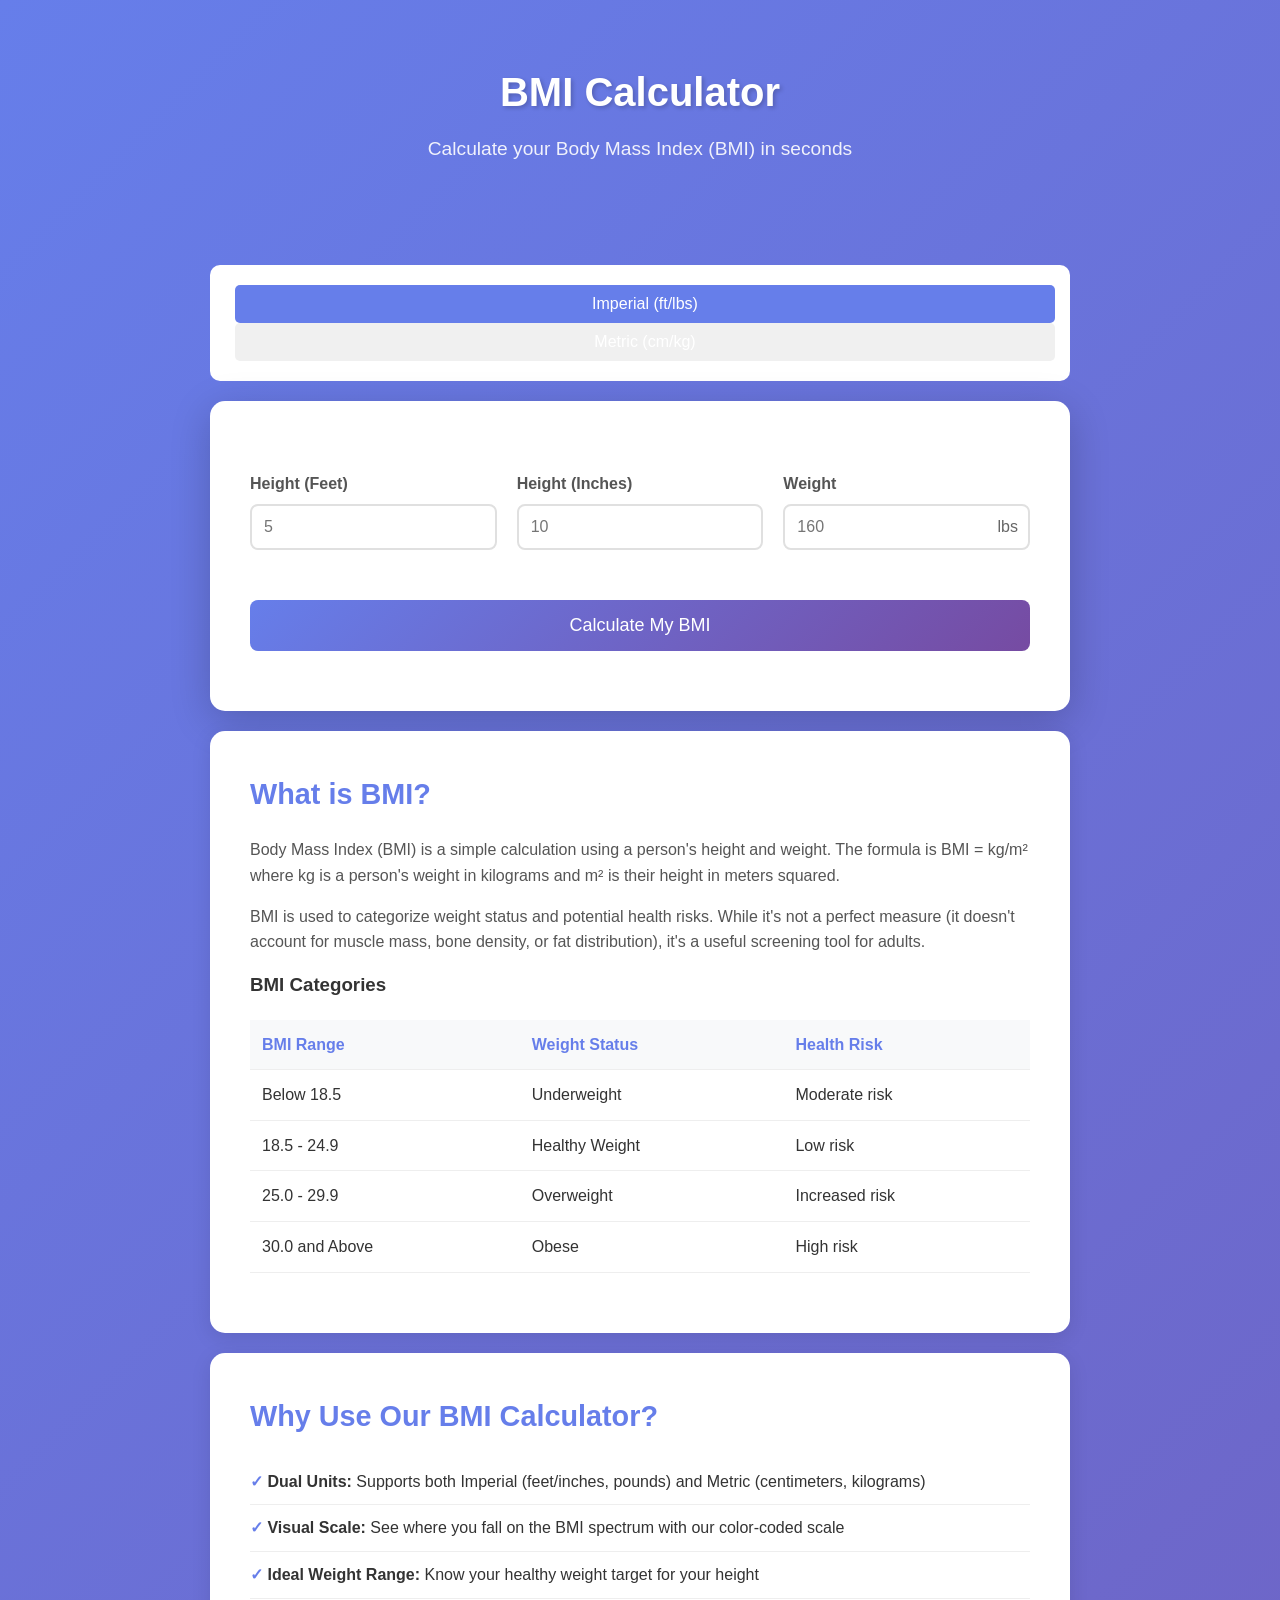
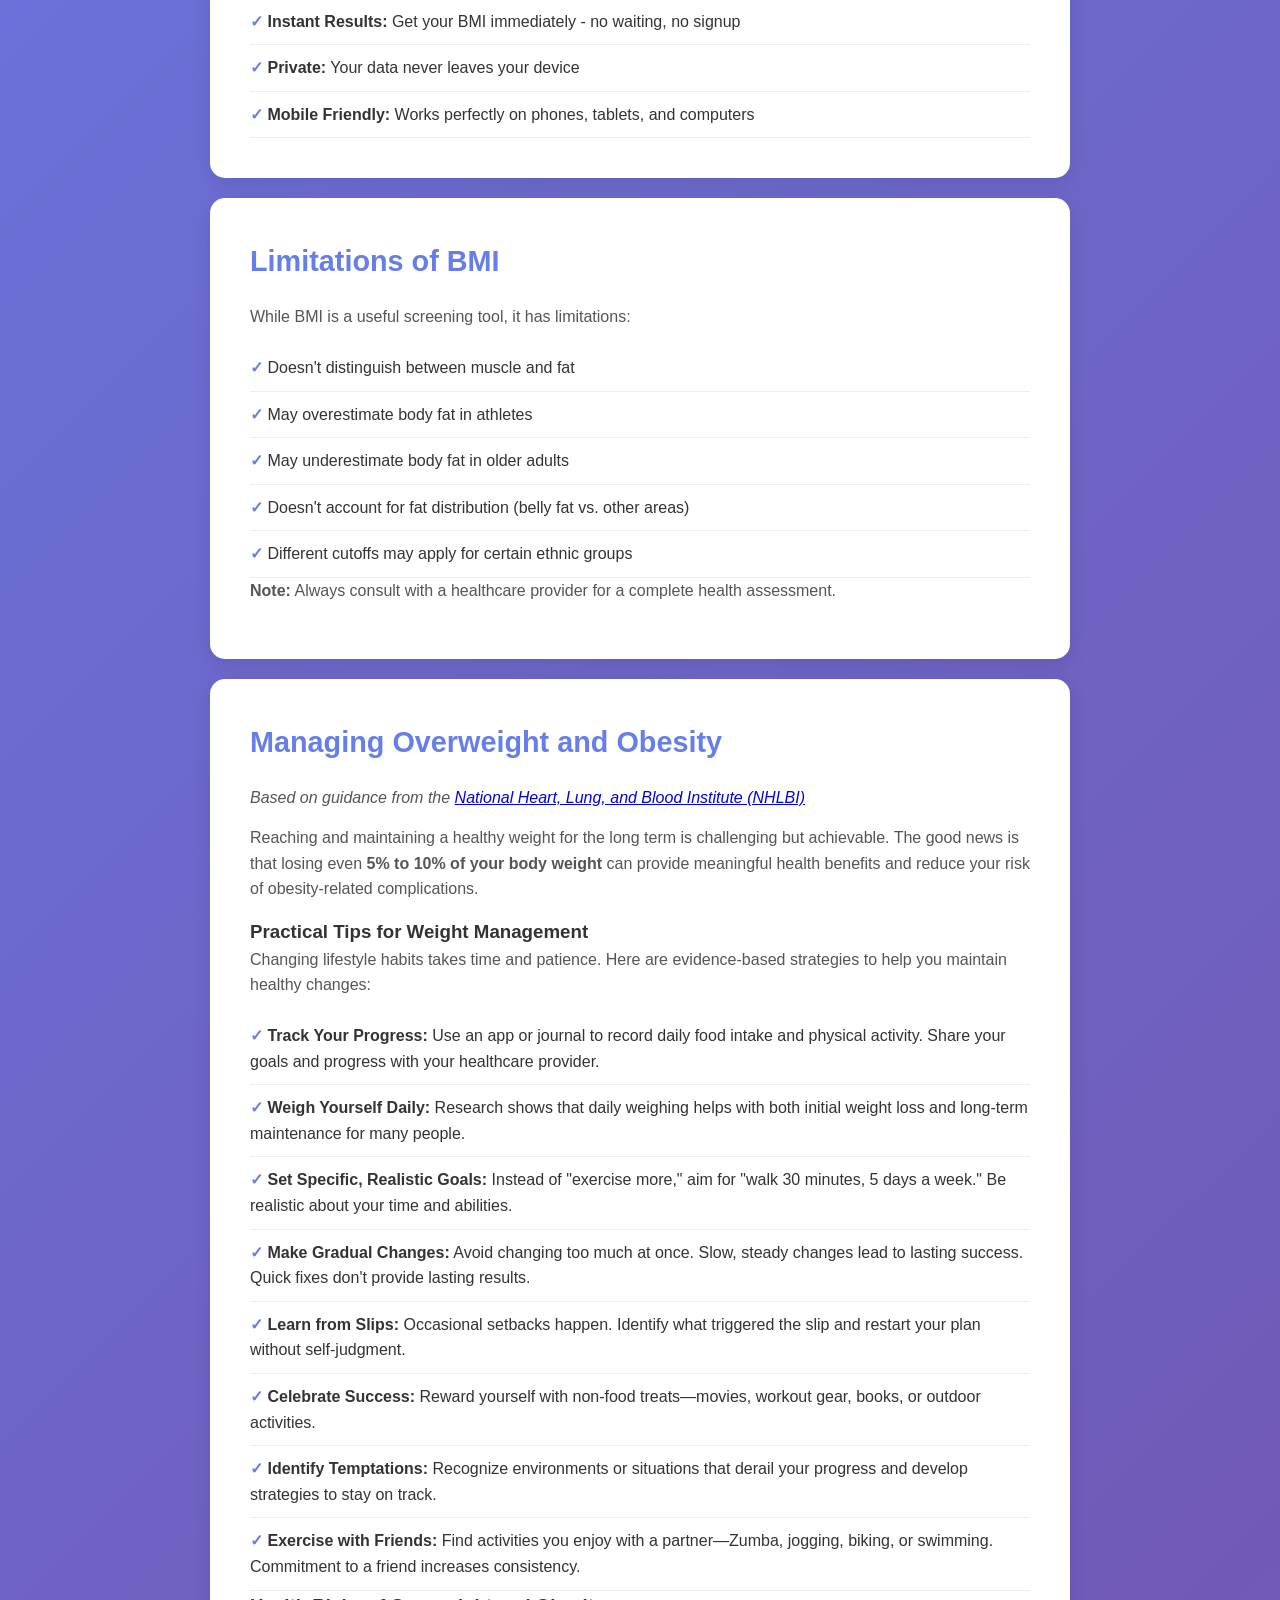
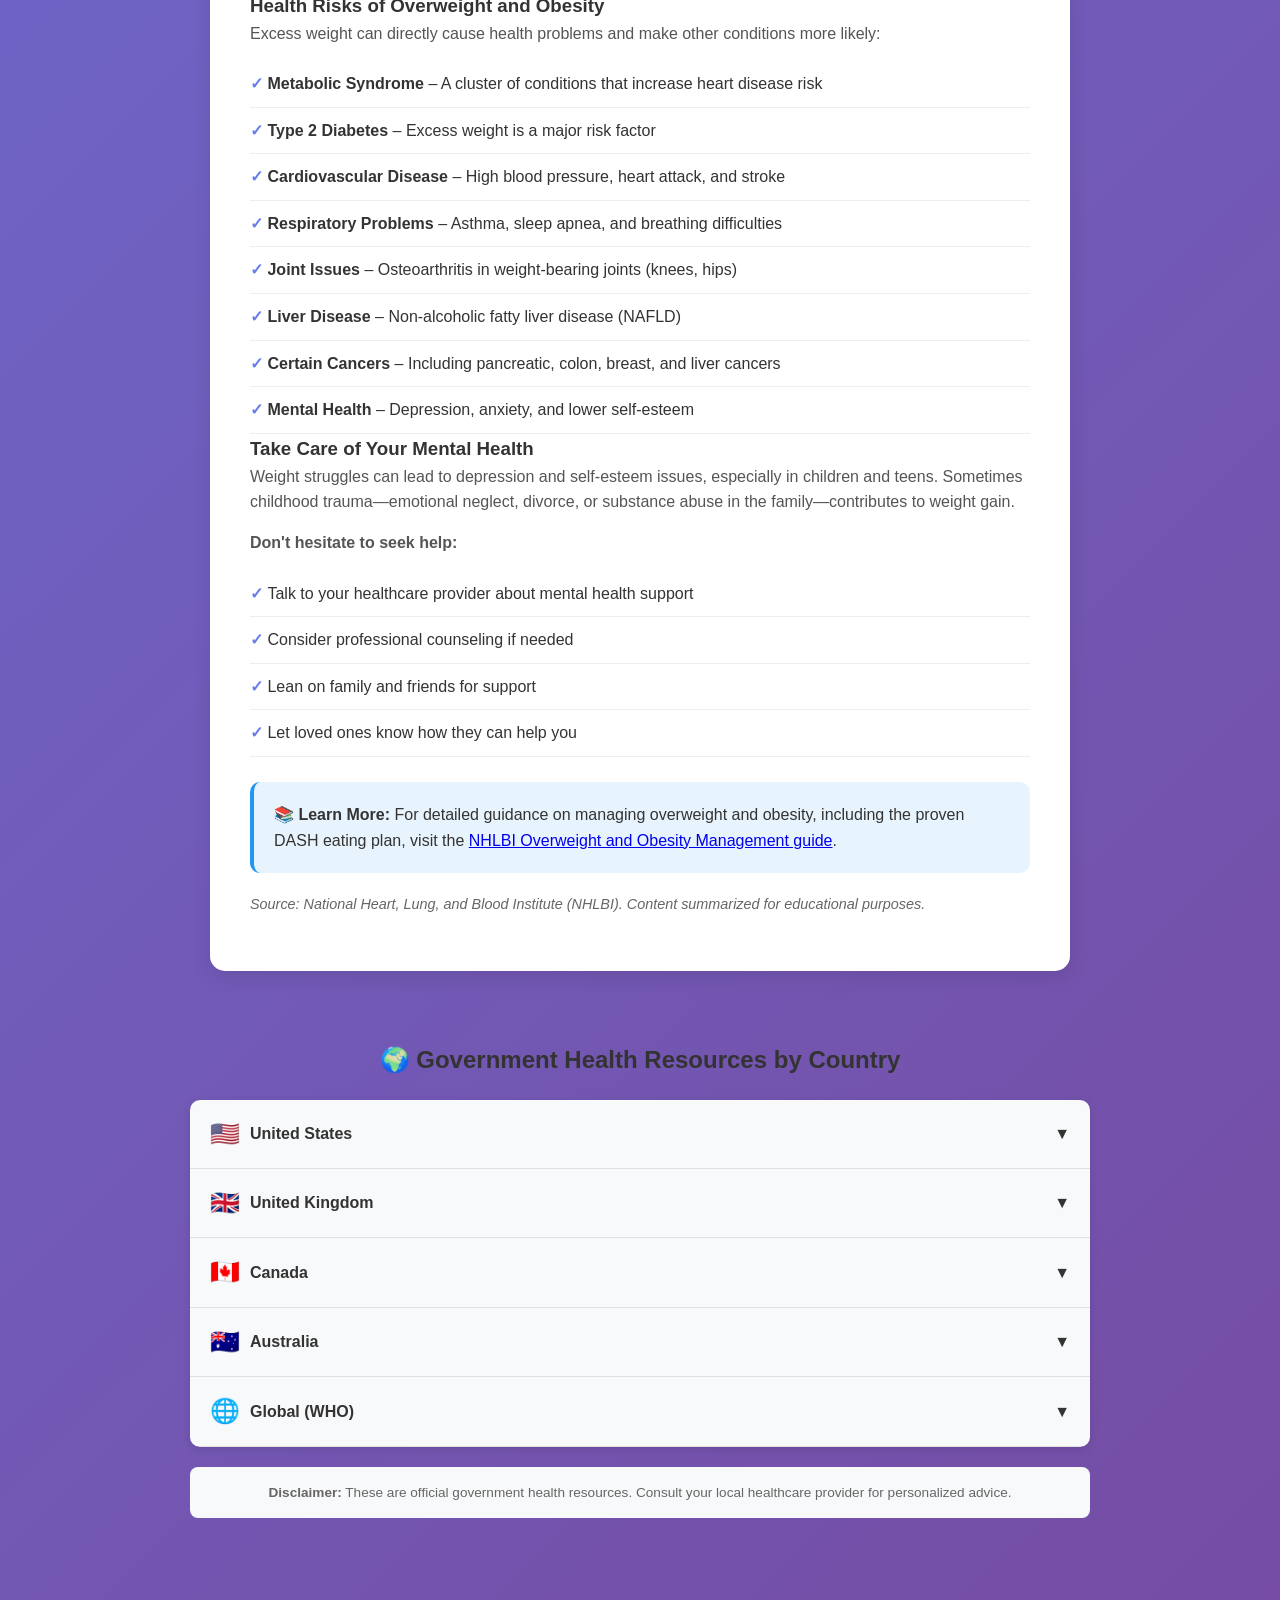
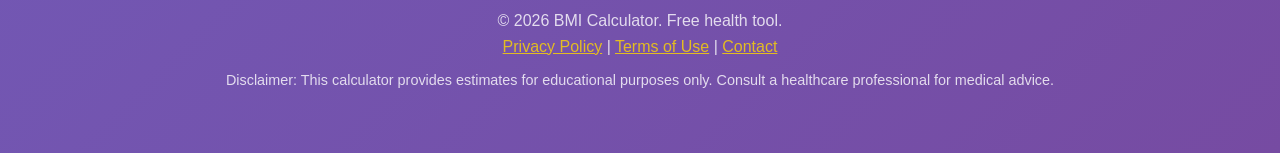
==== index.html @ aa480b41 "Add crawl/monetization plumbing: robots.txt (welcome AdSense crawlers), sitemap.xml, canonical Co-Au" ====
<!DOCTYPE html>
<html lang="en">
<head>
    <meta charset="UTF-8">
    <meta name="viewport" content="width=device-width, initial-scale=1.0">
    <meta name="description" content="Free BMI calculator for adults. Calculate your Body Mass Index with imperial or metric units. Includes BMI categories and health insights.">
    <meta name="keywords" content="BMI calculator, body mass index, BMI calculator adults, healthy weight calculator">
    <title>BMI Calculator - Free Body Mass Index Calculator</title>
    <link rel="canonical" href="https://bmi-calculator-health.com/">
    <!-- Google AdSense Verification -->
    <script async src="https://pagead2.googlesyndication.com/pagead/js/adsbygoogle.js?client=ca-pub-8510922003408038"
     crossorigin="anonymous"></script>
    <!-- Schema Markup for BMI Calculator -->
    <script type="application/ld+json">
    {
      "@context": "https://schema.org",
      "@type": "WebApplication",
      "name": "BMI Calculator",
      "description": "Calculate your Body Mass Index (BMI) with imperial or metric units. Includes BMI categories and health insights.",
      "applicationCategory": "HealthApplication",
      "operatingSystem": "Any",
      "offers": {
        "@type": "Offer",
        "price": "0",
        "priceCurrency": "USD"
      }
    }
    </script>
    <!-- FAQ Schema Markup -->
    <script type="application/ld+json">
    {
      "@context": "https://schema.org",
      "@type": "FAQPage",
      "mainEntity": [
        {
          "@type": "Question",
          "name": "How do I calculate my BMI?",
          "acceptedAnswer": {
            "@type": "Answer",
            "text": "To calculate BMI, divide your weight in kilograms by your height in meters squared (kg/m²). For imperial units, multiply weight in pounds by 703, then divide by height in inches squared. Our calculator does this automatically for both metric and imperial units."
          }
        },
        {
          "@type": "Question",
          "name": "What is a healthy BMI?",
          "acceptedAnswer": {
            "@type": "Answer",
            "text": "A healthy BMI for most adults is between 18.5 and 24.9. BMI categories: Underweight (<18.5), Healthy Weight (18.5-24.9), Overweight (25-29.9), and Obese (30+). Consult a healthcare provider for personalized assessment."
          }
        },
        {
          "@type": "Question",
          "name": "Is BMI accurate for everyone?",
          "acceptedAnswer": {
            "@type": "Answer",
            "text": "BMI is a useful screening tool but has limitations. It doesn't distinguish between muscle and fat, may underestimate body fat in older adults, and doesn't account for fat distribution. Athletes and older adults should consult healthcare providers for more accurate assessments."
          }
        },
        {
          "@type": "Question",
          "name": "How can I lower my BMI?",
          "acceptedAnswer": {
            "@type": "Answer",
            "text": "To lower BMI: 1) Create a calorie deficit through diet and exercise, 2) Aim for 150+ minutes of moderate exercise weekly, 3) Eat more vegetables, lean proteins, and whole grains, 4) Limit processed foods and sugary drinks, 5) Get adequate sleep. Consult a doctor before starting any weight loss program."
          }
        }
      ]
    }
    </script>
    <style>
        * { margin: 0; padding: 0; box-sizing: border-box; }
        body {
            font-family: -apple-system, BlinkMacSystemFont, 'Segoe UI', Roboto, sans-serif;
            line-height: 1.6;
            color: #333;
            background: linear-gradient(135deg, #667eea 0%, #764ba2 100%);
            min-height: 100vh;
        }
        .container { max-width: 900px; margin: 0 auto; padding: 20px; }
        header {
            text-align: center;
            color: white;
            padding: 40px 20px;
        }
        header h1 { font-size: 2.5em; margin-bottom: 10px; text-shadow: 2px 2px 4px rgba(0,0,0,0.2); }
        header p { font-size: 1.2em; opacity: 0.9; }
        .unit-toggle {
            background: white;
            padding: 20px;
            border-radius: 10px;
            margin: 20px 0;
            text-align: center;
        }
        .toggle-btn {
            background: #f0f0f0;
            border: none;
            padding: 10px 30px;
            margin: 0 5px;
            border-radius: 5px;
            cursor: pointer;
            font-size: 16px;
            transition: all 0.3s;
        }
        .toggle-btn.active {
            background: #667eea;
            color: white;
        }
        .calculator-box {
            background: white;
            padding: 40px;
            border-radius: 15px;
            box-shadow: 0 10px 40px rgba(0,0,0,0.2);
            margin: 20px 0;
        }
        .input-row {
            display: grid;
            grid-template-columns: repeat(auto-fit, minmax(200px, 1fr));
            gap: 20px;
            margin: 20px 0;
        }
        .input-group {
            margin: 10px 0;
        }
        label {
            display: block;
            margin-bottom: 8px;
            font-weight: 600;
            color: #555;
        }
        input, select {
            width: 100%;
            padding: 12px;
            font-size: 16px;
            border: 2px solid #e0e0e0;
            border-radius: 8px;
        }
        input:focus, select:focus {
            outline: none;
            border-color: #667eea;
        }
        .input-prefix {
            position: relative;
        }
        .input-prefix input {
            padding-right: 40px;
        }
        .suffix {
            position: absolute;
            right: 12px;
            top: 50%;
            transform: translateY(-50%);
            color: #666;
        }
        button {
            background: linear-gradient(135deg, #667eea 0%, #764ba2 100%);
            color: white;
            border: none;
            padding: 15px 40px;
            font-size: 18px;
            border-radius: 8px;
            cursor: pointer;
            margin: 20px 0;
            width: 100%;
            transition: transform 0.2s, box-shadow 0.2s;
        }
        button:hover {
            transform: translateY(-2px);
            box-shadow: 0 5px 20px rgba(102, 126, 234, 0.4);
        }
        .results {
            background: #f8f9fa;
            padding: 30px;
            border-radius: 10px;
            margin-top: 30px;
            display: none;
            border-left: 5px solid #667eea;
        }
        .results.show { display: block; animation: fadeIn 0.5s; }
        @keyframes fadeIn {
            from { opacity: 0; transform: translateY(-10px); }
            to { opacity: 1; transform: translateY(0); }
        }
        .bmi-display {
            font-size: 4em;
            color: #667eea;
            font-weight: bold;
            text-align: center;
            margin: 20px 0;
        }
        .bmi-category {
            text-align: center;
            font-size: 1.5em;
            margin-bottom: 20px;
            padding: 10px;
            border-radius: 8px;
        }
        .underweight { background: #e3f2fd; color: #1976d2; }
        .normal { background: #e8f5e9; color: #388e3c; }
        .overweight { background: #fff3e0; color: #f57c00; }
        .obese { background: #ffebee; color: #d32f2f; }
        .bmi-scale {
            display: flex;
            height: 40px;
            border-radius: 20px;
            overflow: hidden;
            margin: 30px 0;
            position: relative;
        }
        .scale-section {
            flex: 1;
            display: flex;
            align-items: center;
            justify-content: center;
            color: white;
            font-weight: bold;
            font-size: 0.8em;
        }
        .scale-underweight { background: #64b5f6; }
        .scale-normal { background: #81c784; }
        .scale-overweight { background: #ffb74d; }
        .scale-obese { background: #e57373; }
        .scale-marker {
            position: absolute;
            top: -10px;
            width: 0;
            height: 0;
            border-left: 10px solid transparent;
            border-right: 10px solid transparent;
            border-top: 15px solid #333;
            transform: translateX(-50%);
            transition: left 0.5s;
        }
        .ideal-weight {
            background: white;
            padding: 20px;
            border-radius: 8px;
            margin-top: 20px;
            box-shadow: 0 2px 10px rgba(0,0,0,0.1);
        }
        .ideal-weight h3 {
            color: #667eea;
            margin-bottom: 10px;
        }
        .content-section {
            background: white;
            padding: 40px;
            border-radius: 15px;
            margin: 20px 0;
            box-shadow: 0 5px 20px rgba(0,0,0,0.1);
        }
        .content-section h2 {
            color: #667eea;
            margin-bottom: 20px;
            font-size: 1.8em;
        }
        .content-section p {
            margin-bottom: 15px;
            color: #555;
        }
        .features-list {
            list-style: none;
            padding: 0;
        }
        .features-list li {
            padding: 10px 0;
            border-bottom: 1px solid #eee;
        }
        .features-list li:before {
            content: "✓ ";
            color: #667eea;
            font-weight: bold;
        }
        .bmi-table {
            width: 100%;
            border-collapse: collapse;
            margin: 20px 0;
        }
        .bmi-table th, .bmi-table td {
            padding: 12px;
            text-align: left;
            border-bottom: 1px solid #eee;
        }
        .bmi-table th {
            background: #f8f9fa;
            font-weight: 600;
            color: #667eea;
        }
        footer {
            text-align: center;
            padding: 40px;
            color: white;
            opacity: 0.8;
        }
        footer a { color: #ffd700; }
        @media (max-width: 768px) {
            header h1 { font-size: 2em; }
            .bmi-display { font-size: 3em; }
            .calculator-box { padding: 20px; }
        }
    </style>
</head>
<body>
    <header>
        <div class="container">
            <h1>BMI Calculator</h1>
            <p>Calculate your Body Mass Index (BMI) in seconds</p>
        </div>
    </header>

    <div class="container">
        <div class="unit-toggle">
            <button class="toggle-btn active" id="btn-imperial" onclick="setUnits('imperial')">Imperial (ft/lbs)</button>
            <button class="toggle-btn" id="btn-metric" onclick="setUnits('metric')">Metric (cm/kg)</button>
        </div>

        <div class="calculator-box">
            <div id="imperial-inputs">
                <div class="input-row">
                    <div class="input-group">
                        <label for="feet">Height (Feet)</label>
                        <input type="number" id="feet" placeholder="5" min="1" max="9">
                    </div>
                    
                    <div class="input-group">
                        <label for="inches">Height (Inches)</label>
                        <input type="number" id="inches" placeholder="10" min="0" max="11">
                    </div>
                    
                    <div class="input-group">
                        <label for="weight-lbs">Weight</label>
                        <div class="input-prefix">
                            <input type="number" id="weight-lbs" placeholder="160">
                            <span class="suffix">lbs</span>
                        </div>
                    </div>
                </div>
            </div>

            <div id="metric-inputs" style="display: none;">
                <div class="input-row">
                    <div class="input-group">
                        <label for="height-cm">Height</label>
                        <div class="input-prefix">
                            <input type="number" id="height-cm" placeholder="178">
                            <span class="suffix">cm</span>
                        </div>
                    </div>
                    
                    <div class="input-group">
                        <label for="weight-kg">Weight</label>
                        <div class="input-prefix">
                            <input type="number" id="weight-kg" placeholder="73">
                            <span class="suffix">kg</span>
                        </div>
                    </div>
                </div>
            </div>
            
            <button onclick="calculateBMI()">Calculate My BMI</button>
            
            <div id="results" class="results">
                <div class="bmi-display" id="bmi-value">0.0</div>
                <div class="bmi-category" id="bmi-category">Enter your details</div>
                
                <div class="bmi-scale">
                    <div class="scale-section scale-underweight">Under</div>
                    <div class="scale-section scale-normal">Normal</div>
                    <div class="scale-section scale-overweight">Over</div>
                    <div class="scale-section scale-obese">Obese</div>
                    <div class="scale-marker" id="scale-marker"></div>
                </div>
                
                <div class="ideal-weight">
                    <h3>Healthy Weight Range for Your Height</h3>
                    <p id="ideal-weight-range">-</p>
                </div>
            </div>
        </div>

        <!-- Content Section -->
        <div class="content-section">
            <h2>What is BMI?</h2>
            <p>Body Mass Index (BMI) is a simple calculation using a person's height and weight. The formula is BMI = kg/m² where kg is a person's weight in kilograms and m² is their height in meters squared.</p>
            
            <p>BMI is used to categorize weight status and potential health risks. While it's not a perfect measure (it doesn't account for muscle mass, bone density, or fat distribution), it's a useful screening tool for adults.</p>
            
            <h3>BMI Categories</h3>
            <table class="bmi-table">
                <thead>
                    <tr>
                        <th>BMI Range</th>
                        <th>Weight Status</th>
                        <th>Health Risk</th>
                    </tr>
                </thead>
                <tbody>
                    <tr>
                        <td>Below 18.5</td>
                        <td>Underweight</td>
                        <td>Moderate risk</td>
                    </tr>
                    <tr>
                        <td>18.5 - 24.9</td>
                        <td>Healthy Weight</td>
                        <td>Low risk</td>
                    </tr>
                    <tr>
                        <td>25.0 - 29.9</td>
                        <td>Overweight</td>
                        <td>Increased risk</td>
                    </tr>
                    <tr>
                        <td>30.0 and Above</td>
                        <td>Obese</td>
                        <td>High risk</td>
                    </tr>
                </tbody>
            </table>
        </div>

        <div class="content-section">
            <h2>Why Use Our BMI Calculator?</h2>
            
            <ul class="features-list">
                <li><strong>Dual Units:</strong> Supports both Imperial (feet/inches, pounds) and Metric (centimeters, kilograms)</li>
                <li><strong>Visual Scale:</strong> See where you fall on the BMI spectrum with our color-coded scale</li>
                <li><strong>Ideal Weight Range:</strong> Know your healthy weight target for your height</li>
                <li><strong>Instant Results:</strong> Get your BMI immediately - no waiting, no signup</li>
                <li><strong>Private:</strong> Your data never leaves your device</li>
                <li><strong>Mobile Friendly:</strong> Works perfectly on phones, tablets, and computers</li>
            </ul>
        </div>

        <div class="content-section">
            <h2>Limitations of BMI</h2>
            
            <p>While BMI is a useful screening tool, it has limitations:</p>
            
            <ul class="features-list">
                <li>Doesn't distinguish between muscle and fat</li>
                <li>May overestimate body fat in athletes</li>
                <li>May underestimate body fat in older adults</li>
                <li>Doesn't account for fat distribution (belly fat vs. other areas)</li>
                <li>Different cutoffs may apply for certain ethnic groups</li>
            </ul>
            
            <p><strong>Note:</strong> Always consult with a healthcare provider for a complete health assessment.</p>
        </div>

        <div class="content-section">
            <h2>Managing Overweight and Obesity</h2>
            
            <p><em>Based on guidance from the <a href="https://www.nhlbi.nih.gov/health/overweight-and-obesity/management" target="_blank" rel="noopener noreferrer">National Heart, Lung, and Blood Institute (NHLBI)</a></em></p>
            
            <p>Reaching and maintaining a healthy weight for the long term is challenging but achievable. The good news is that losing even <strong>5% to 10% of your body weight</strong> can provide meaningful health benefits and reduce your risk of obesity-related complications.</p>
            
            <h3>Practical Tips for Weight Management</h3>
            
            <p>Changing lifestyle habits takes time and patience. Here are evidence-based strategies to help you maintain healthy changes:</p>
            
            <ul class="features-list">
                <li><strong>Track Your Progress:</strong> Use an app or journal to record daily food intake and physical activity. Share your goals and progress with your healthcare provider.</li>
                
                <li><strong>Weigh Yourself Daily:</strong> Research shows that daily weighing helps with both initial weight loss and long-term maintenance for many people.</li>
                
                <li><strong>Set Specific, Realistic Goals:</strong> Instead of "exercise more," aim for "walk 30 minutes, 5 days a week." Be realistic about your time and abilities.</li>
                
                <li><strong>Make Gradual Changes:</strong> Avoid changing too much at once. Slow, steady changes lead to lasting success. Quick fixes don't provide lasting results.</li>
                
                <li><strong>Learn from Slips:</strong> Occasional setbacks happen. Identify what triggered the slip and restart your plan without self-judgment.</li>
                
                <li><strong>Celebrate Success:</strong> Reward yourself with non-food treats—movies, workout gear, books, or outdoor activities.</li>
                
                <li><strong>Identify Temptations:</strong> Recognize environments or situations that derail your progress and develop strategies to stay on track.</li>
                
                <li><strong>Exercise with Friends:</strong> Find activities you enjoy with a partner—Zumba, jogging, biking, or swimming. Commitment to a friend increases consistency.</li>
            </ul>
            
            <h3>Health Risks of Overweight and Obesity</h3>
            
            <p>Excess weight can directly cause health problems and make other conditions more likely:</p>
            
            <ul class="features-list">
                <li><strong>Metabolic Syndrome</strong> – A cluster of conditions that increase heart disease risk</li>
                <li><strong>Type 2 Diabetes</strong> – Excess weight is a major risk factor</li>
                <li><strong>Cardiovascular Disease</strong> – High blood pressure, heart attack, and stroke</li>
                <li><strong>Respiratory Problems</strong> – Asthma, sleep apnea, and breathing difficulties</li>
                <li><strong>Joint Issues</strong> – Osteoarthritis in weight-bearing joints (knees, hips)</li>
                <li><strong>Liver Disease</strong> – Non-alcoholic fatty liver disease (NAFLD)</li>
                <li><strong>Certain Cancers</strong> – Including pancreatic, colon, breast, and liver cancers</li>
                <li><strong>Mental Health</strong> – Depression, anxiety, and lower self-esteem</li>
            </ul>
            
            <h3>Take Care of Your Mental Health</h3>
            
            <p>Weight struggles can lead to depression and self-esteem issues, especially in children and teens. Sometimes childhood trauma—emotional neglect, divorce, or substance abuse in the family—contributes to weight gain.</p>
            
            <p><strong>Don't hesitate to seek help:</strong></p>
            <ul class="features-list">
                <li>Talk to your healthcare provider about mental health support</li>
                <li>Consider professional counseling if needed</li>
                <li>Lean on family and friends for support</li>
                <li>Let loved ones know how they can help you</li>
            </ul>
            
            <div style="background: #e8f4fd; padding: 20px; border-radius: 10px; margin-top: 25px; border-left: 4px solid #2196F3;">
                <strong>📚 Learn More:</strong> For detailed guidance on managing overweight and obesity, including the proven DASH eating plan, visit the <a href="https://www.nhlbi.nih.gov/health/overweight-and-obesity/management" target="_blank" rel="noopener noreferrer">NHLBI Overweight and Obesity Management guide</a>.
            </div>
            
            <p style="margin-top: 20px; font-size: 0.9em; color: #666;"><em>Source: National Heart, Lung, and Blood Institute (NHLBI). Content summarized for educational purposes.</em></p>
        </div>

    </div>

    
        <!-- International Government Health Resources -->
        <style>
        .resources-container { max-width: 900px; margin: 30px auto; }
        .resources-header { text-align: center; margin-bottom: 20px; }
        .resources-header h2 { color: #333; margin-bottom: 10px; }
        .country-accordion { border-radius: 10px; overflow: hidden; box-shadow: 0 2px 8px rgba(0,0,0,0.1); }
        .country-section { border-bottom: 1px solid #e0e0e0; }
        .country-header { background: #f8f9fa; padding: 15px 20px; cursor: pointer; display: flex; align-items: center; justify-content: space-between; }
        .country-header:hover { background: #e9ecef; }
        .country-title { display: flex; align-items: center; gap: 10px; font-weight: 600; }
        .country-flag { font-size: 1.5em; }
        .country-content { max-height: 0; overflow: hidden; transition: max-height 0.3s; background: white; }
        .country-content.open { max-height: 800px; }
        .resource-category { padding: 15px 20px; border-bottom: 1px solid #f0f0f0; }
        .resource-category h4 { color: #667eea; margin-bottom: 10px; font-size: 0.95em; }
        .resource-list { list-style: none; padding: 0; margin: 0; }
        .resource-list li { padding: 6px 0; border-bottom: 1px solid #f5f5f5; font-size: 0.9em; }
        .resource-list li:last-child { border-bottom: none; }
        .resource-list a { color: #667eea; text-decoration: none; }
        .resource-list a:hover { text-decoration: underline; }
        .disclaimer { margin-top: 20px; padding: 15px; background: #f8f9fa; border-radius: 8px; font-size: 0.85em; color: #666; text-align: center; }
        @media (max-width: 600px) { .country-header { padding: 12px 15px; } .resource-category { padding: 12px 15px; } }
        </style>
        
        <div class="resources-container">
            <div class="resources-header">
                <h2>🌍 Government Health Resources by Country</h2>
            </div>
            
            <div class="country-accordion">
                <div class="country-section">
                    <div class="country-header" onclick="toggleResources(this)">
                        <div class="country-title"><span class="country-flag">🇺🇸</span><span>United States</span></div>
                        <span>▼</span>
                    </div>
                    <div class="country-content">
                        <div class="resource-category">
                            <h4>🍎 Nutrition</h4>
                            <ul class="resource-list">
                                <li><a href="https://www.nutrition.gov" target="_blank">Nutrition.gov</a> - USDA nutrition portal</li>
                                <li><a href="https://www.myplate.gov" target="_blank">MyPlate.gov</a> - Eating plans</li>
                                <li><a href="https://www.dietaryguidelines.gov" target="_blank">Dietary Guidelines</a></li>
                            </ul>
                        </div>
                        <div class="resource-category">
                            <h4>🏃 Physical Activity</h4>
                            <ul class="resource-list">
                                <li><a href="https://odphp.health.gov/our-work/nutrition-physical-activity/physical-activity-guidelines" target="_blank">Physical Activity Guidelines</a></li>
                                <li><a href="https://www.cdc.gov/physical-activity-basics" target="_blank">CDC Physical Activity</a></li>
                            </ul>
                        </div>
                        <div class="resource-category">
                            <h4>🏥 State Health Departments</h4>
                            <ul class="resource-list">
                                <li><a href="https://www.usa.gov/state-health" target="_blank">USA.gov State Health Directory</a></li>
                            </ul>
                        </div>
                    </div>
                </div>
                
                <div class="country-section">
                    <div class="country-header" onclick="toggleResources(this)">
                        <div class="country-title"><span class="country-flag">🇬🇧</span><span>United Kingdom</span></div>
                        <span>▼</span>
                    </div>
                    <div class="country-content">
                        <div class="resource-category">
                            <h4>🍎 Nutrition</h4>
                            <ul class="resource-list">
                                <li><a href="https://www.nhs.uk/live-well/eat-well/the-eatwell-guide" target="_blank">The Eatwell Guide</a> - NHS recommendations</li>
                                <li><a href="https://www.gov.uk/government/publications/the-eatwell-guide" target="_blank">GOV.UK Eatwell Guide</a></li>
                            </ul>
                        </div>
                        <div class="resource-category">
                            <h4>🏃 Physical Activity</h4>
                            <ul class="resource-list">
                                <li><a href="https://www.nhs.uk/live-well/exercise/physical-activity-guidelines-for-adults-aged-19-to-64" target="_blank">Physical Activity Guidelines</a></li>
                            </ul>
                        </div>
                    </div>
                </div>
                
                <div class="country-section">
                    <div class="country-header" onclick="toggleResources(this)">
                        <div class="country-title"><span class="country-flag">🇨🇦</span><span>Canada</span></div>
                        <span>▼</span>
                    </div>
                    <div class="country-content">
                        <div class="resource-category">
                            <h4>🍎 Nutrition</h4>
                            <ul class="resource-list">
                                <li><a href="https://food-guide.canada.ca" target="_blank">Canada's Food Guide</a></li>
                                <li><a href="https://food-guide.canada.ca/en/tips-for-healthy-eating/adults" target="_blank">Healthy Eating for Adults</a></li>
                            </ul>
                        </div>
                    </div>
                </div>
                
                <div class="country-section">
                    <div class="country-header" onclick="toggleResources(this)">
                        <div class="country-title"><span class="country-flag">🇦🇺</span><span>Australia</span></div>
                        <span>▼</span>
                    </div>
                    <div class="country-content">
                        <div class="resource-category">
                            <h4>🍎 Nutrition</h4>
                            <ul class="resource-list">
                                <li><a href="https://www.eatforhealth.gov.au" target="_blank">Eat For Health</a> - Australian dietary guidelines</li>
                                <li><a href="https://www.eatforhealth.gov.au/guidelines/australian-guide-healthy-eating" target="_blank">Australian Guide to Healthy Eating</a></li>
                            </ul>
                        </div>
                        <div class="resource-category">
                            <h4>🏃 Physical Activity</h4>
                            <ul class="resource-list">
                                <li><a href="https://www.health.gov.au/topics/physical-activity-and-exercise/physical-activity-and-exercise-guidelines-for-all-australians" target="_blank">Physical Activity Guidelines</a></li>
                            </ul>
                        </div>
                    </div>
                </div>
                
                <div class="country-section">
                    <div class="country-header" onclick="toggleResources(this)">
                        <div class="country-title"><span class="country-flag">🌐</span><span>Global (WHO)</span></div>
                        <span>▼</span>
                    </div>
                    <div class="country-content">
                        <div class="resource-category">
                            <h4>🌍 World Health Organization</h4>
                            <ul class="resource-list">
                                <li><a href="https://www.who.int/health-topics/nutrition" target="_blank">WHO Nutrition</a></li>
                                <li><a href="https://www.who.int/health-topics/physical-activity" target="_blank">WHO Physical Activity</a></li>
                            </ul>
                        </div>
                    </div>
                </div>
            </div>
            
            <div class="disclaimer">
                <strong>Disclaimer:</strong> These are official government health resources. Consult your local healthcare provider for personalized advice.
            </div>
        </div>
        
        <script>
        function toggleResources(header) {
            const content = header.nextElementSibling;
            const isOpen = content.classList.contains('open');
            document.querySelectorAll('.country-content').forEach(c => { c.classList.remove('open'); c.style.maxHeight = null; });
            if (!isOpen) { content.classList.add('open'); content.style.maxHeight = content.scrollHeight + "px"; }
        }
        </script>

    <footer>
        <div class="container">
            <p>&copy; 2026 BMI Calculator. Free health tool.</p>
            <p><a href="#">Privacy Policy</a> | <a href="#">Terms of Use</a> | <a href="#">Contact</a></p>
            <p style="font-size: 0.9em; margin-top: 10px;">Disclaimer: This calculator provides estimates for educational purposes only. Consult a healthcare professional for medical advice.</p>
        </div>
    </footer>

    <script>
        let currentUnit = 'imperial';

        function setUnits(unit) {
            currentUnit = unit;
            document.getElementById('btn-imperial').classList.toggle('active', unit === 'imperial');
            document.getElementById('btn-metric').classList.toggle('active', unit === 'metric');
            document.getElementById('imperial-inputs').style.display = unit === 'imperial' ? 'block' : 'none';
            document.getElementById('metric-inputs').style.display = unit === 'metric' ? 'block' : 'none';
        }

        function calculateBMI() {
            let height, weight, bmi;
            
            if (currentUnit === 'imperial') {
                const feet = parseFloat(document.getElementById('feet').value) || 0;
                const inches = parseFloat(document.getElementById('inches').value) || 0;
                weight = parseFloat(document.getElementById('weight-lbs').value) || 0;
                
                const totalInches = (feet * 12) + inches;
                if (totalInches <= 0 || weight <= 0) {
                    alert('Please enter valid height and weight');
                    return;
                }
                
                bmi = (weight / (totalInches * totalInches)) * 703;
                height = totalInches * 2.54; // Convert to cm for ideal weight calc
            } else {
                height = parseFloat(document.getElementById('height-cm').value) || 0;
                weight = parseFloat(document.getElementById('weight-kg').value) || 0;
                
                if (height <= 0 || weight <= 0) {
                    alert('Please enter valid height and weight');
                    return;
                }
                
                const heightM = height / 100;
                bmi = weight / (heightM * heightM);
            }
            
            bmi = Math.round(bmi * 10) / 10;
            
            // Display BMI
            document.getElementById('bmi-value').textContent = bmi.toFixed(1);
            
            // Determine category
            let category, categoryClass;
            if (bmi < 18.5) {
                category = 'Underweight';
                categoryClass = 'underweight';
            } else if (bmi < 25) {
                category = 'Healthy Weight';
                categoryClass = 'normal';
            } else if (bmi < 30) {
                category = 'Overweight';
                categoryClass = 'overweight';
            } else {
                category = 'Obese';
                categoryClass = 'obese';
            }
            
            const categoryDiv = document.getElementById('bmi-category');
            categoryDiv.textContent = category;
            categoryDiv.className = 'bmi-category ' + categoryClass;
            
            // Position marker on scale
            const scalePosition = Math.min(Math.max((bmi - 15) / (35 - 15) * 100, 0), 100);
            document.getElementById('scale-marker').style.left = scalePosition + '%';
            
            // Calculate ideal weight range
            const minHealthyBMI = 18.5;
            const maxHealthyBMI = 24.9;
            const heightM = height / 100;
            
            let minWeight, maxWeight, unit;
            if (currentUnit === 'imperial') {
                minWeight = Math.round((minHealthyBMI * heightM * heightM) * 2.20462);
                maxWeight = Math.round((maxHealthyBMI * heightM * heightM) * 2.20462);
                unit = 'lbs';
            } else {
                minWeight = Math.round(minHealthyBMI * heightM * heightM);
                maxWeight = Math.round(maxHealthyBMI * heightM * heightM);
                unit = 'kg';
            }
            
            document.getElementById('ideal-weight-range').textContent = 
                minWeight + ' - ' + maxWeight + ' ' + unit;
            
            // Show results
            document.getElementById('results').classList.add('show');
            document.getElementById('results').scrollIntoView({ behavior: 'smooth', block: 'nearest' });
        }
        
        // Allow Enter key to calculate
        document.querySelectorAll('input').forEach(input => {
            input.addEventListener('keypress', function(e) {
                if (e.key === 'Enter') {
                    calculateBMI();
                }
            });
        });
    </script>
</body>
</html>
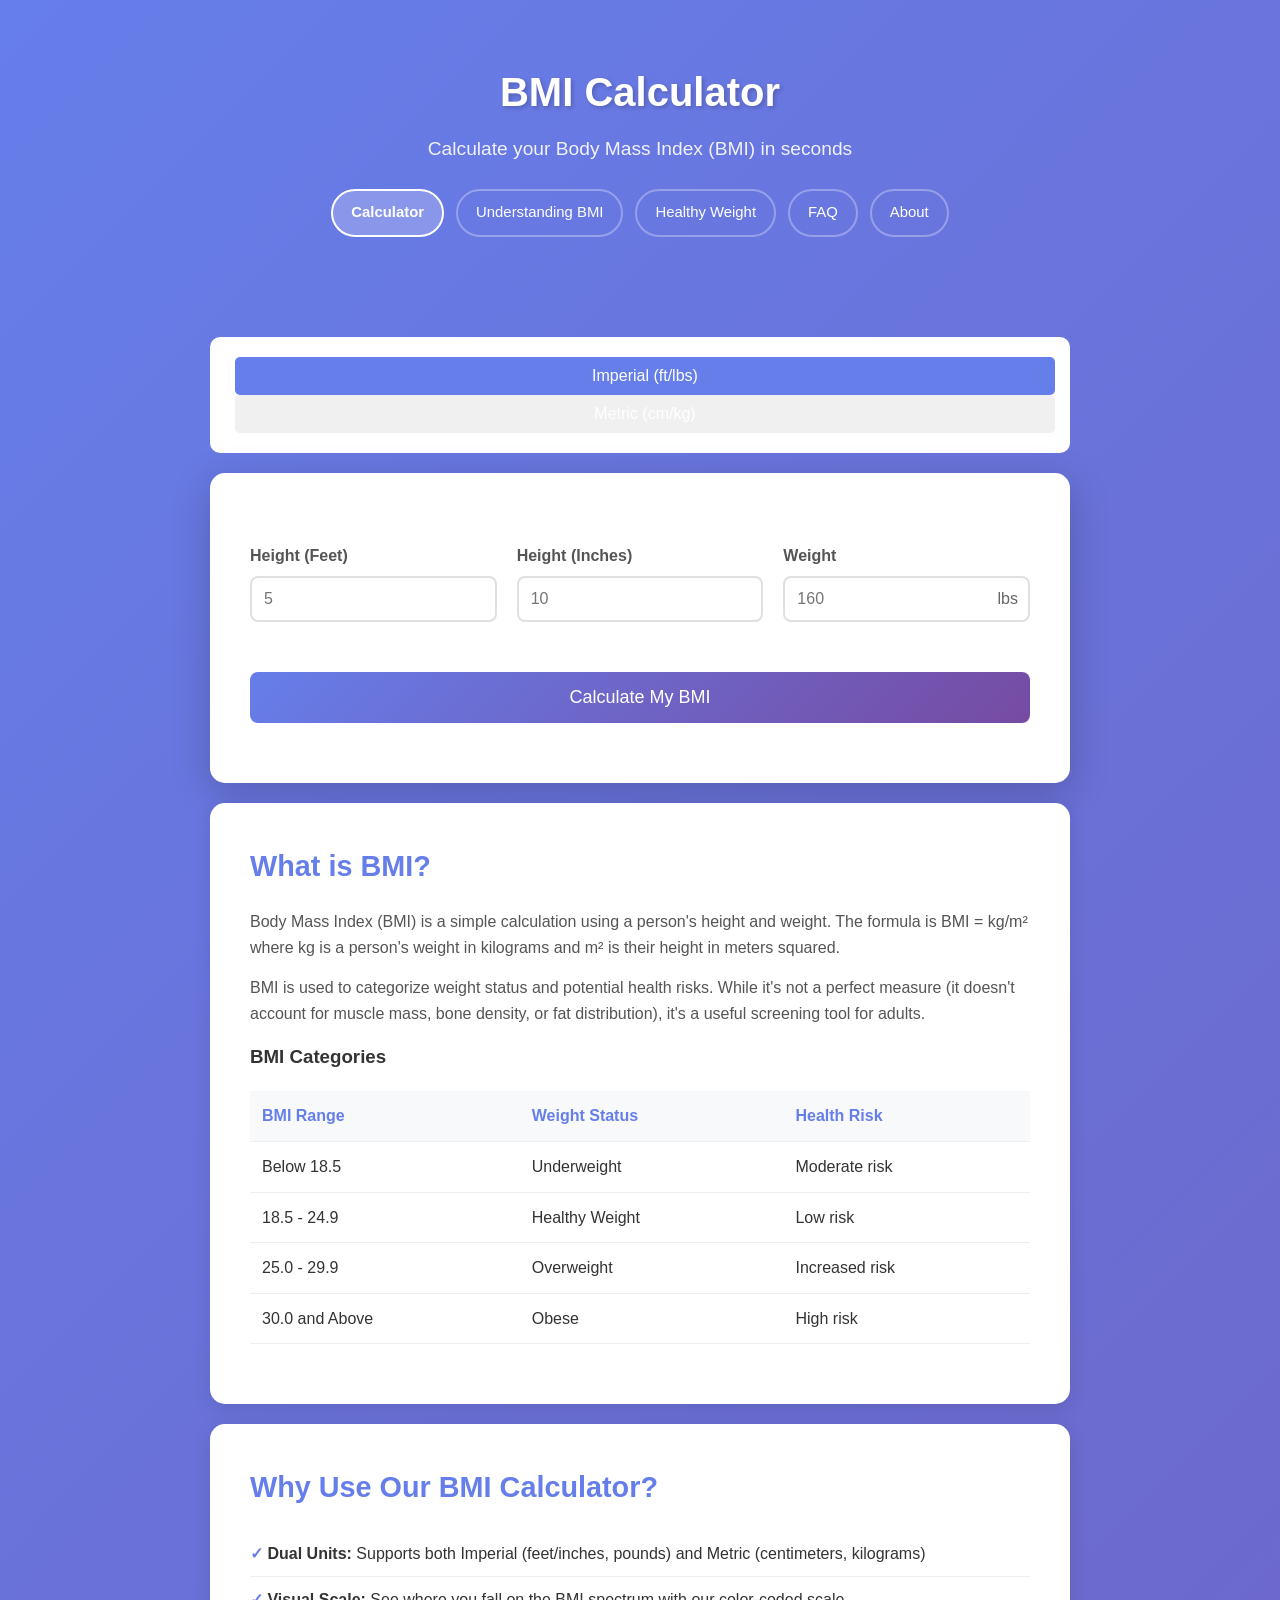
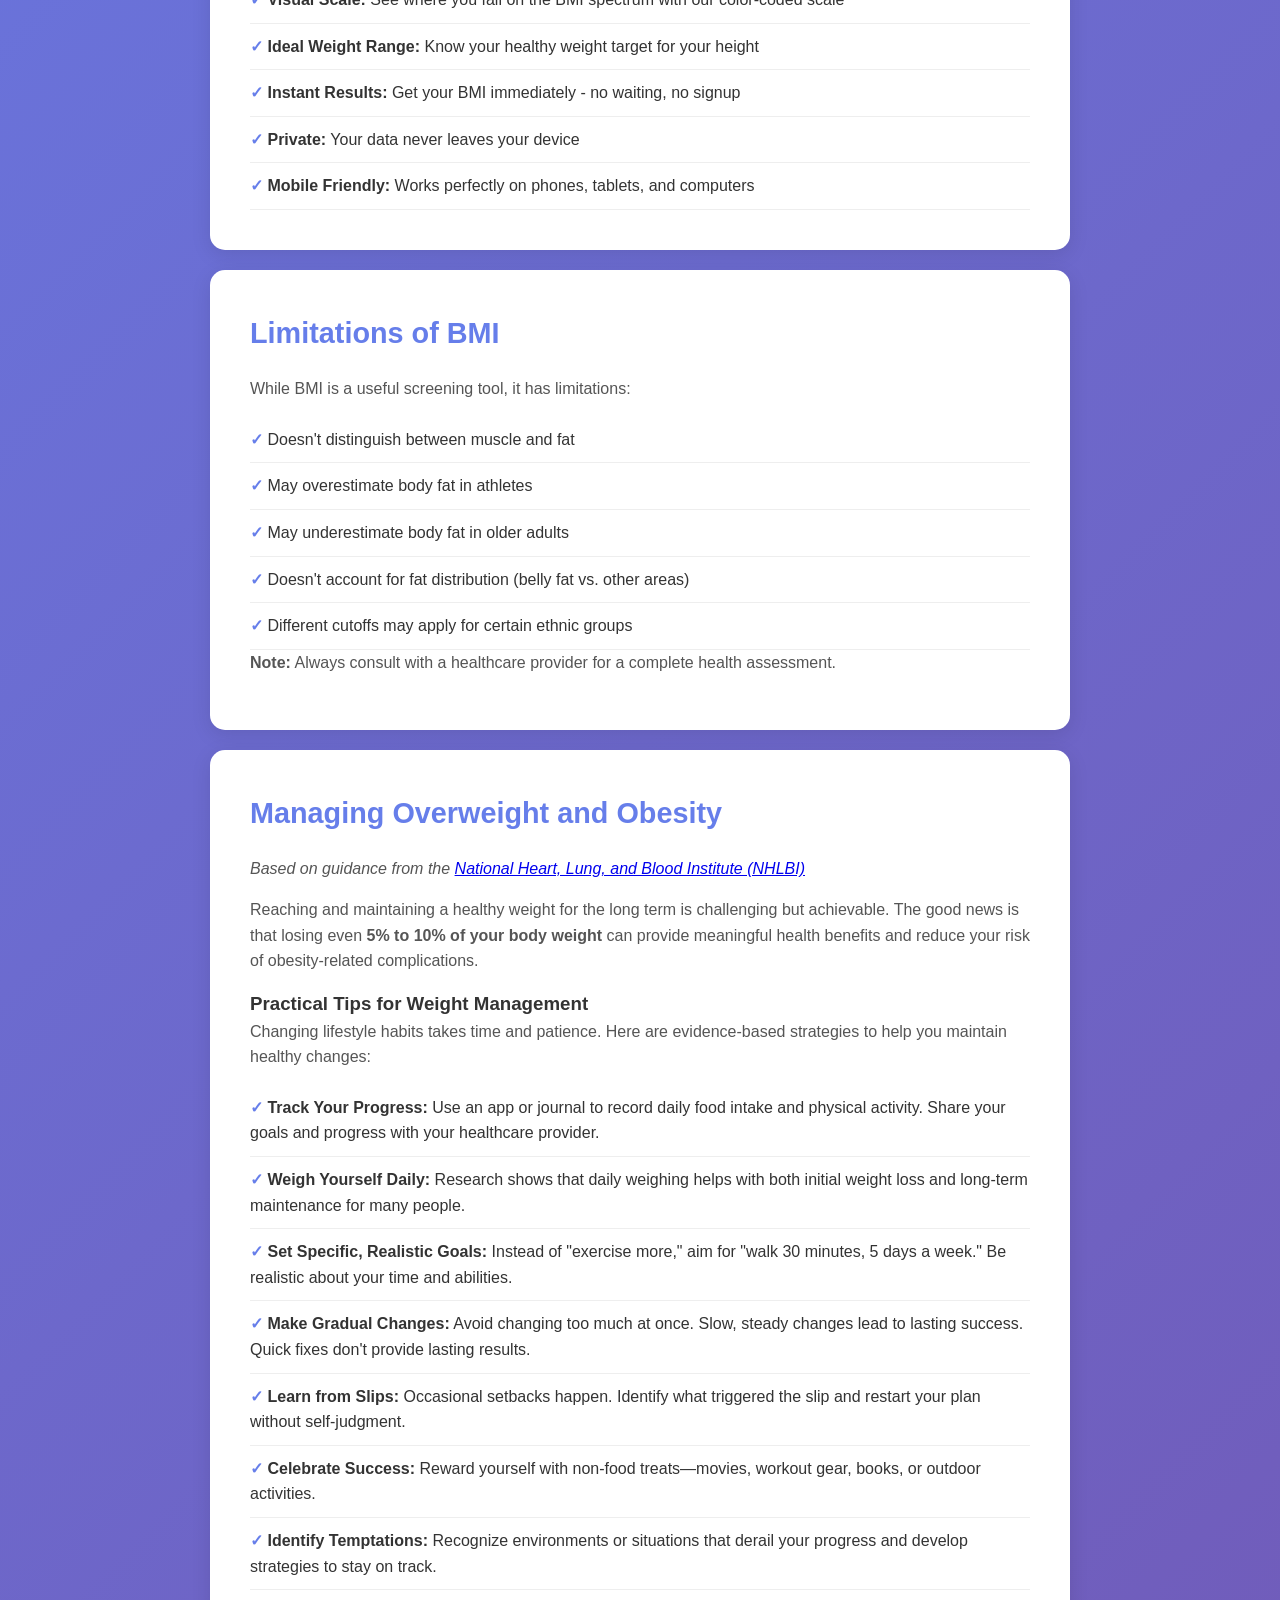
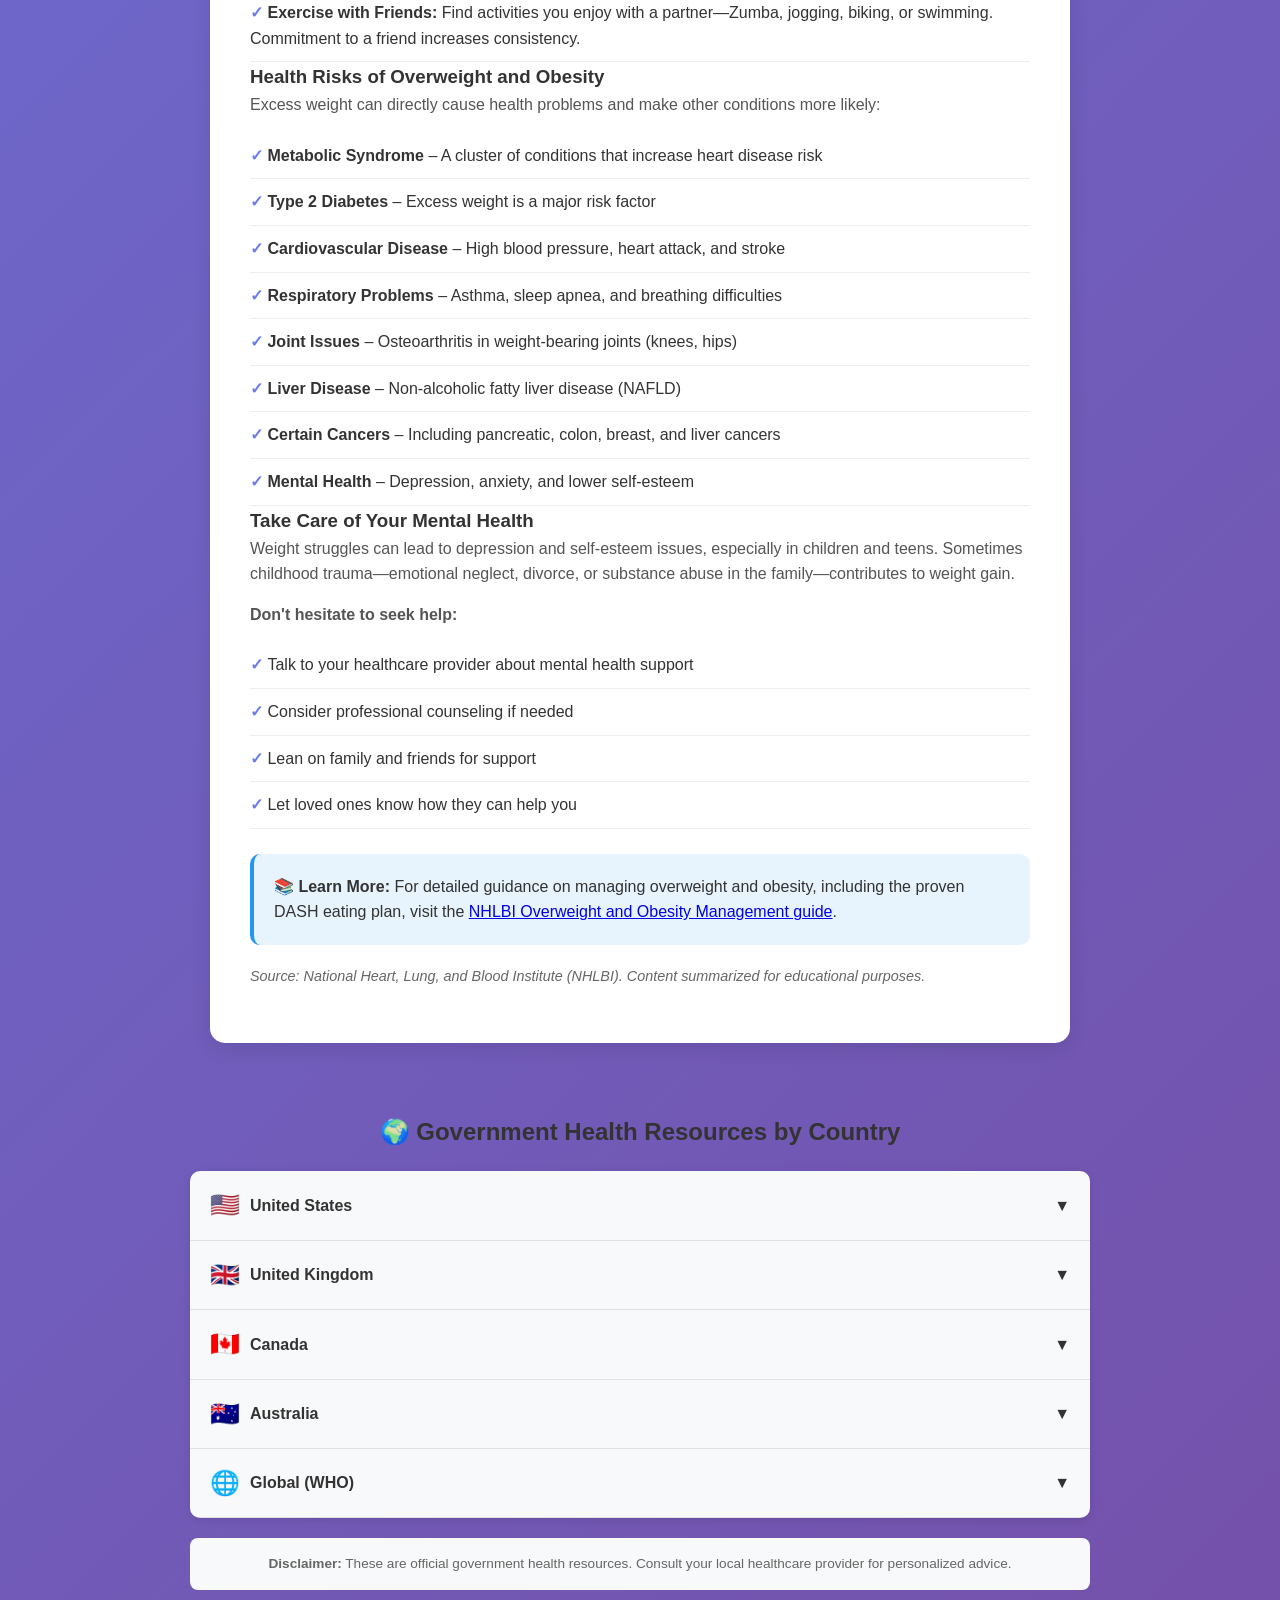
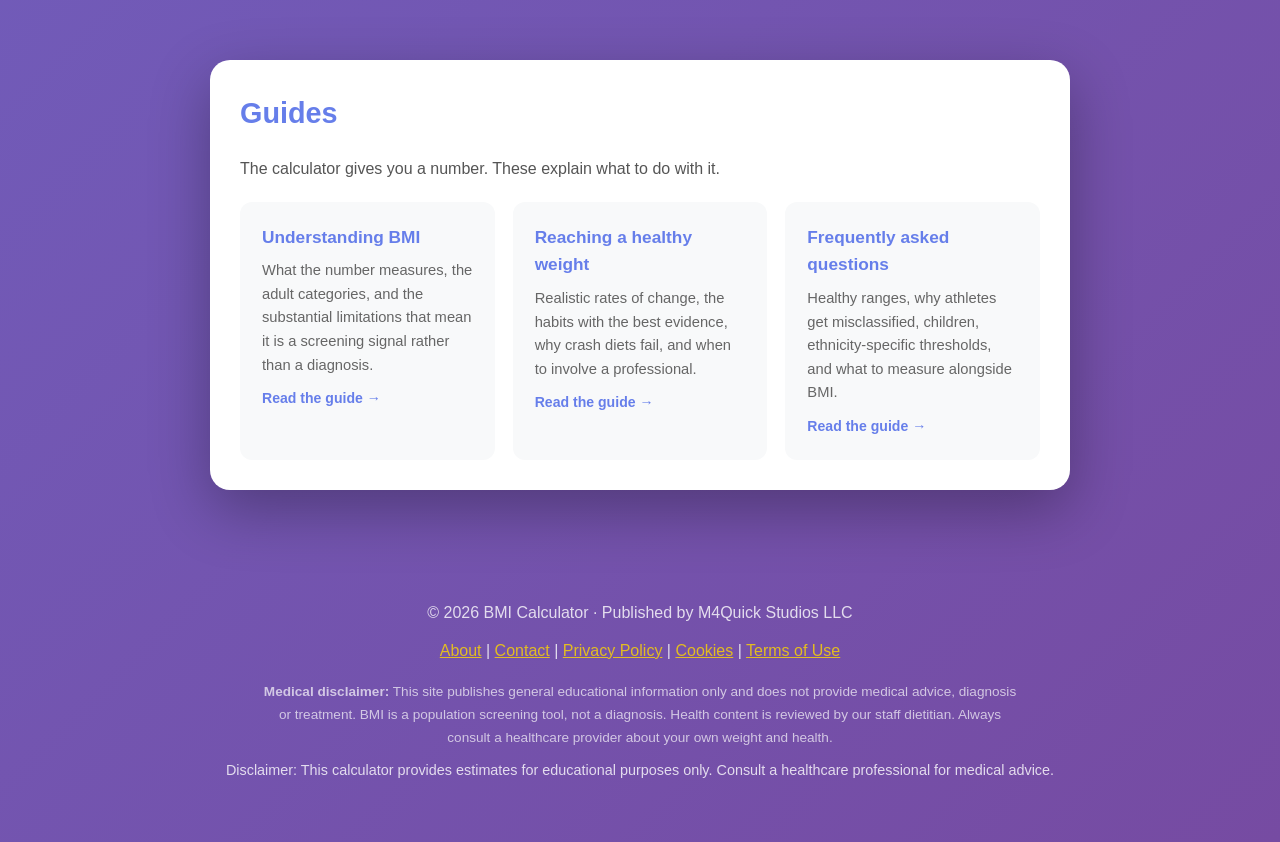
==== commit 34a83197: "Rewrite wrong-site legal pages, fix dead footer links, add guides and About Same three defects found" ====
--- a/index.html
+++ b/index.html
@@ -297,6 +297,20 @@
             .bmi-display { font-size: 3em; }
             .calculator-box { padding: 20px; }
         }
+        /* sitewide navigation */
+        .nav-links { display: flex; justify-content: center; gap: 12px; margin-top: 24px; flex-wrap: wrap; }
+        .nav-links a { color: white; text-decoration: none; padding: 10px 18px;
+            border: 2px solid rgba(255,255,255,0.3); border-radius: 30px; transition: all .3s; font-size: .93em; }
+        .nav-links a:hover { background: rgba(255,255,255,0.2); border-color: white; }
+        .nav-links a.here { background: rgba(255,255,255,0.22); border-color: white; font-weight: 600; }
+        .guide-grid { display: grid; grid-template-columns: repeat(auto-fit, minmax(250px,1fr)); gap: 18px; margin-top: 20px; }
+        .guide-card { display:block; background:#f8f9fa; border-radius:12px; padding:22px; text-decoration:none;
+            color:inherit; transition: transform .2s, box-shadow .2s; }
+        .guide-card:hover { transform: translateY(-3px); box-shadow: 0 8px 24px rgba(0,0,0,.1); }
+        .guide-card h3 { color:#667eea; margin-bottom:8px; font-size:1.08em; }
+        .guide-card p { color:#666; font-size:.92em; margin:0; }
+        .guide-card .more { display:inline-block; margin-top:10px; color:#667eea; font-weight:600; font-size:.88em; }
+        @media (max-width: 600px) { .nav-links { gap:9px; } .nav-links a { padding:8px 14px; font-size:.86em; } }
     </style>
 </head>
 <body>
@@ -304,6 +318,13 @@
         <div class="container">
             <h1>BMI Calculator</h1>
             <p>Calculate your Body Mass Index (BMI) in seconds</p>
+            <div class="nav-links">
+                <a href="/" class="here">Calculator</a>
+                <a href="/understanding-bmi.html">Understanding BMI</a>
+                <a href="/healthy-weight.html">Healthy Weight</a>
+                <a href="/faq.html">FAQ</a>
+                <a href="/about.html">About</a>
+            </div>
         </div>
     </header>
 
@@ -664,10 +685,42 @@
         }
         </script>
 
+
+    <div class="container">
+        <div class="content-section" style="background:white;border-radius:20px;padding:30px;box-shadow:0 20px 60px rgba(0,0,0,.3);margin-bottom:30px;">
+            <h2>Guides</h2>
+            <p style="color:#555;">The calculator gives you a number. These explain what to do with it.</p>
+            <div class="guide-grid">
+                <a class="guide-card" href="/understanding-bmi.html">
+                    <h3>Understanding BMI</h3>
+                    <p>What the number measures, the adult categories, and the substantial limitations that mean it is a screening signal rather than a diagnosis.</p>
+                    <span class="more">Read the guide &rarr;</span>
+                </a>
+                <a class="guide-card" href="/healthy-weight.html">
+                    <h3>Reaching a healthy weight</h3>
+                    <p>Realistic rates of change, the habits with the best evidence, why crash diets fail, and when to involve a professional.</p>
+                    <span class="more">Read the guide &rarr;</span>
+                </a>
+                <a class="guide-card" href="/faq.html">
+                    <h3>Frequently asked questions</h3>
+                    <p>Healthy ranges, why athletes get misclassified, children, ethnicity-specific thresholds, and what to measure alongside BMI.</p>
+                    <span class="more">Read the guide &rarr;</span>
+                </a>
+            </div>
+        </div>
+    </div>
+
     <footer>
         <div class="container">
-            <p>&copy; 2026 BMI Calculator. Free health tool.</p>
-            <p><a href="#">Privacy Policy</a> | <a href="#">Terms of Use</a> | <a href="#">Contact</a></p>
+            <p>&copy; 2026 BMI Calculator &middot; Published by M4Quick Studios LLC</p>
+            <p style="margin-top:12px;">
+                <a href="/about.html">About</a> |
+                <a href="/contact.html">Contact</a> |
+                <a href="/privacy.html">Privacy Policy</a> |
+                <a href="/cookies.html">Cookies</a> |
+                <a href="/terms.html">Terms of Use</a>
+            </p>
+            <p style="font-size:.85em;margin-top:16px;opacity:.85;max-width:760px;margin-left:auto;margin-right:auto;line-height:1.7;"><strong>Medical disclaimer:</strong> This site publishes general educational information only and does not provide medical advice, diagnosis or treatment. BMI is a population screening tool, not a diagnosis. Health content is reviewed by our staff dietitian. Always consult a healthcare provider about your own weight and health.</p>
             <p style="font-size: 0.9em; margin-top: 10px;">Disclaimer: This calculator provides estimates for educational purposes only. Consult a healthcare professional for medical advice.</p>
         </div>
     </footer>
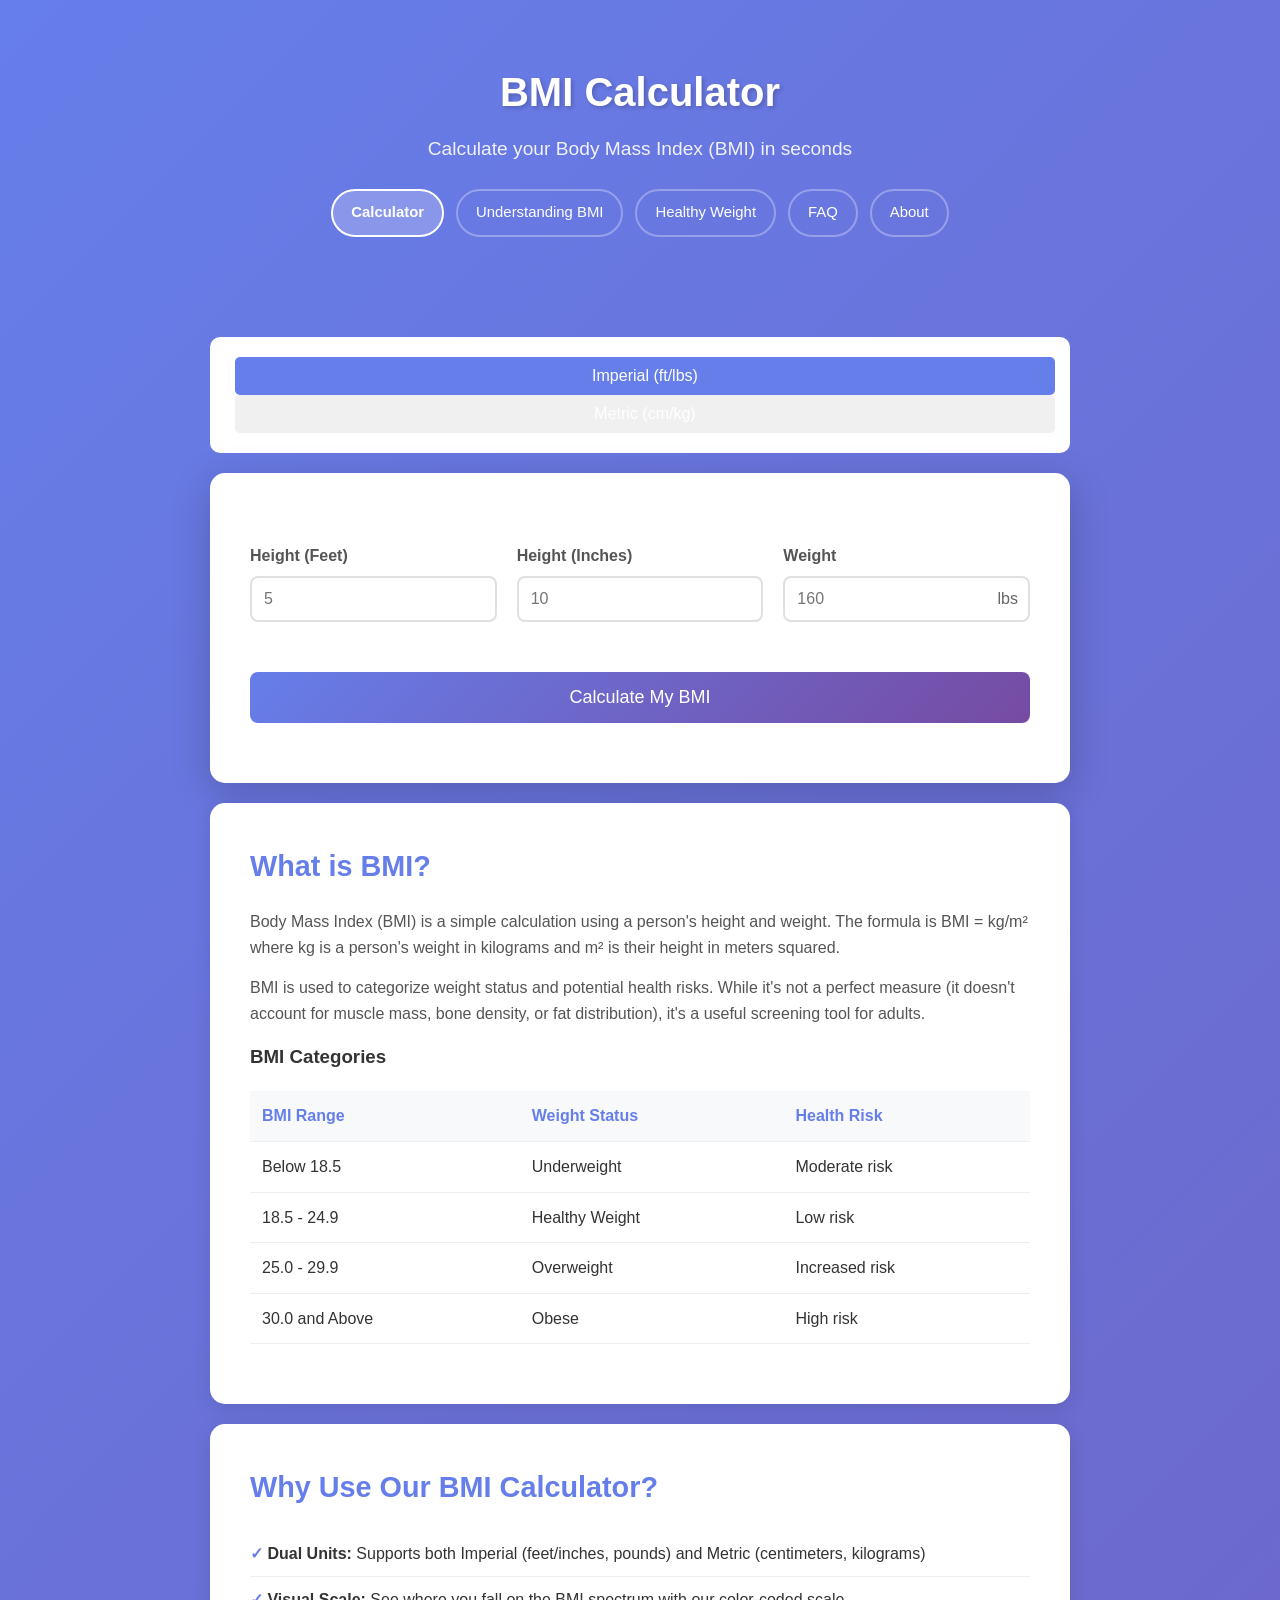
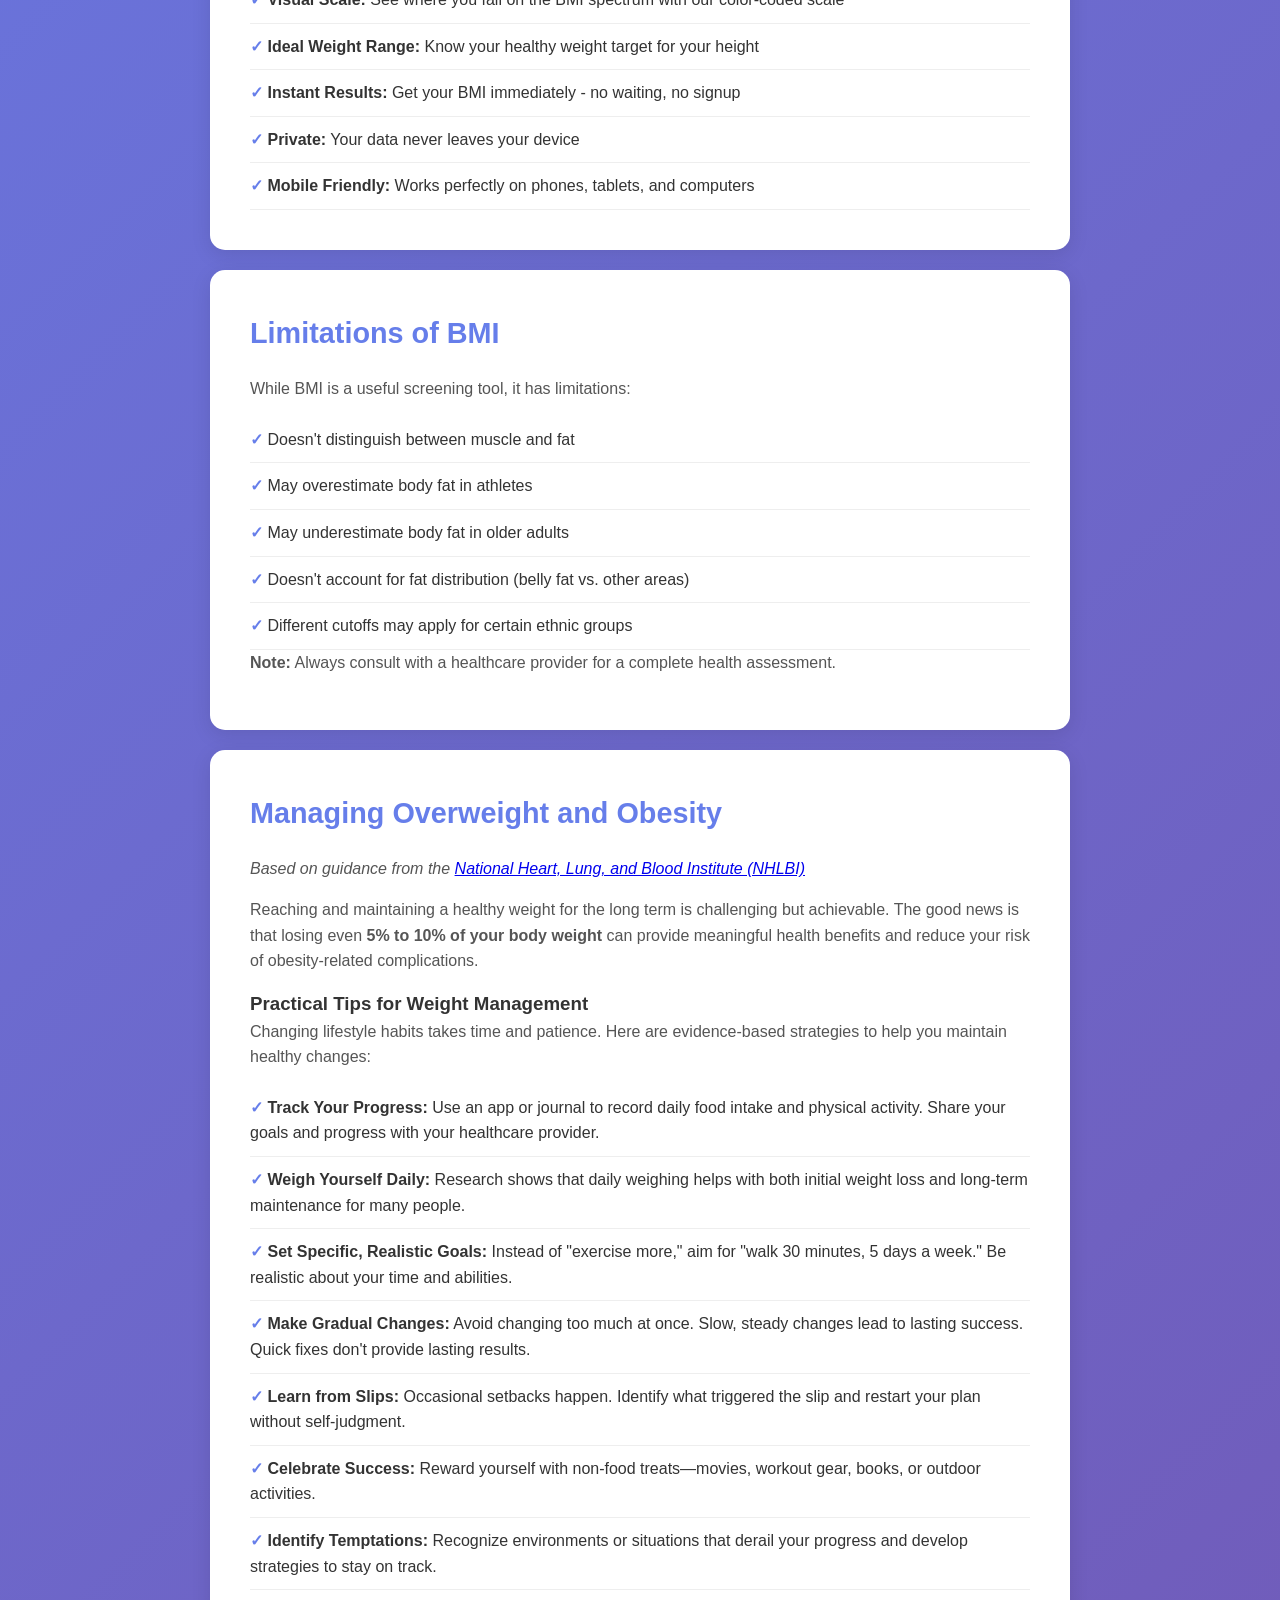
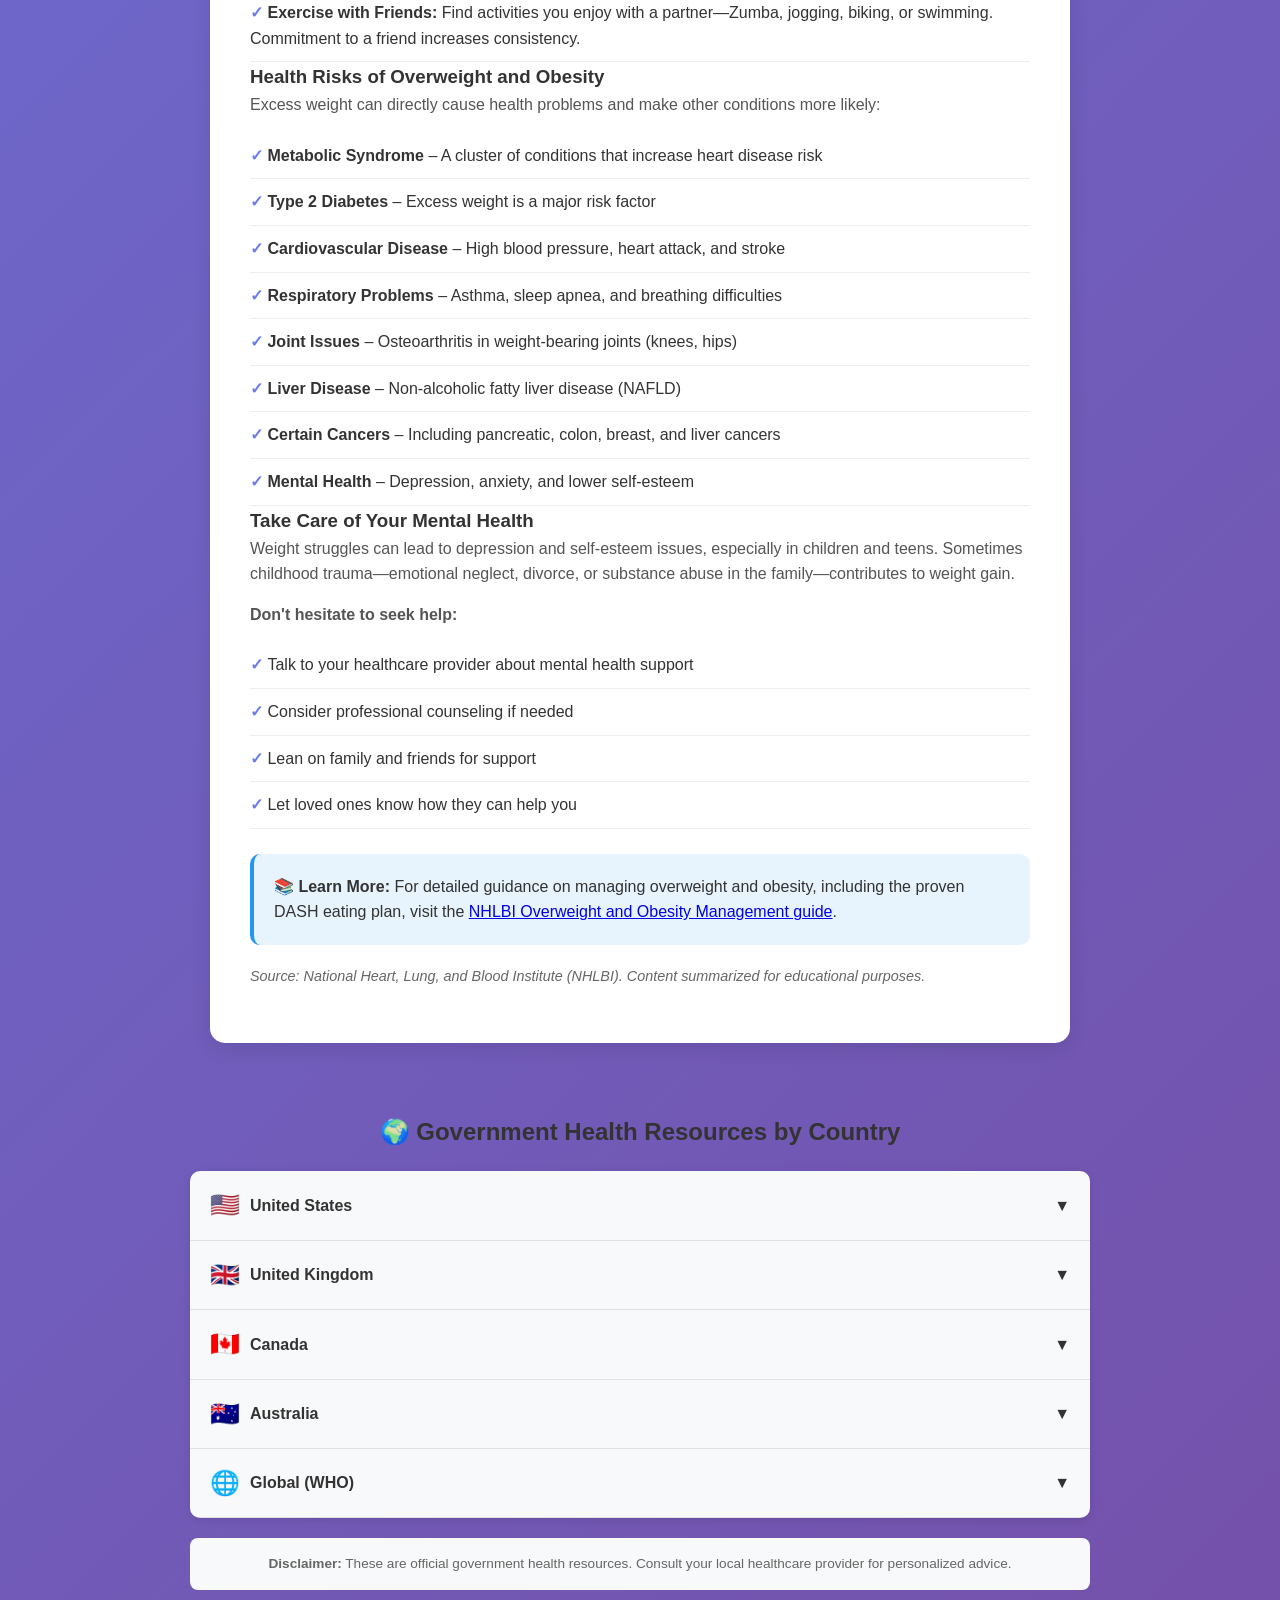
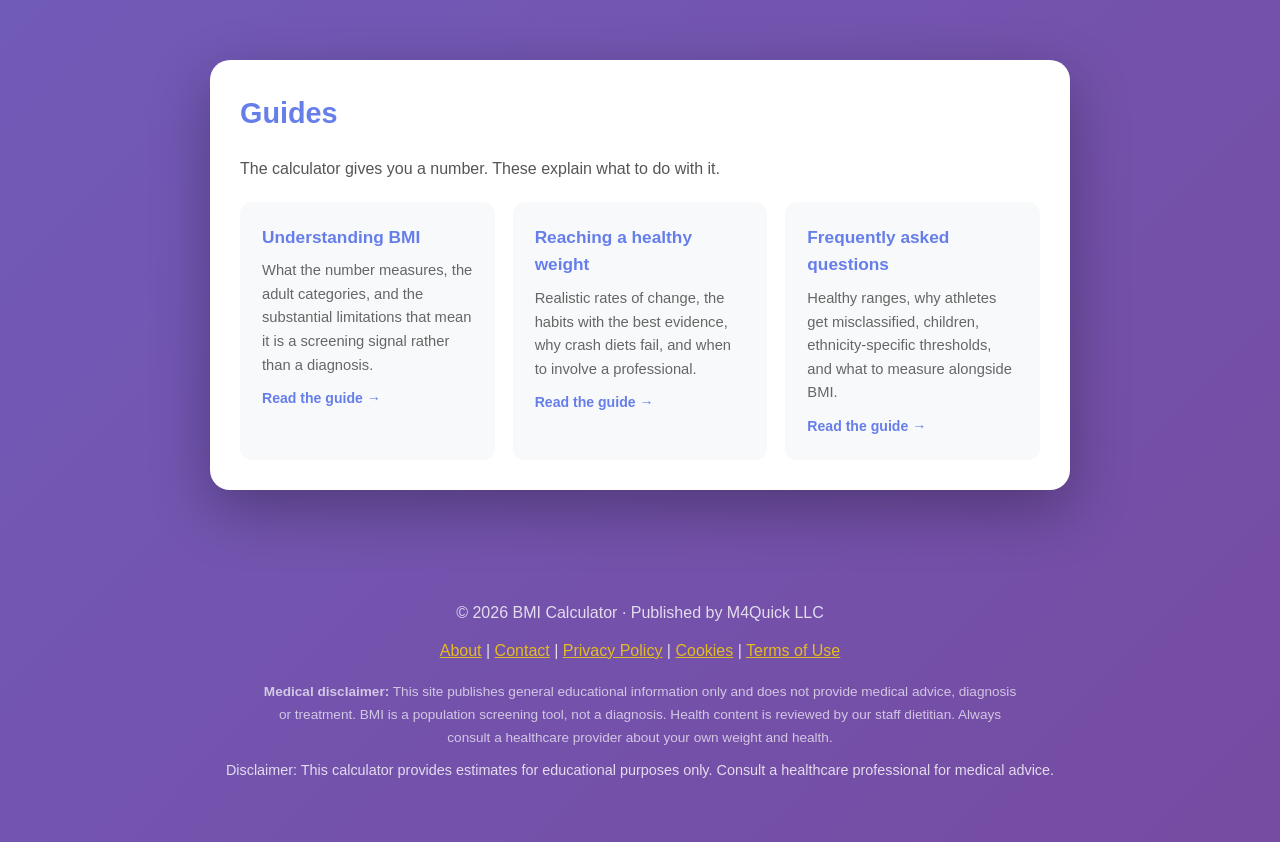
==== commit 92b4e586: "Use M4Quick LLC as the legal entity name The legal entity is M4Quick LLC. These pages said "M4Quick " ====
--- a/index.html
+++ b/index.html
@@ -712,7 +712,7 @@
 
     <footer>
         <div class="container">
-            <p>&copy; 2026 BMI Calculator &middot; Published by M4Quick Studios LLC</p>
+            <p>&copy; 2026 BMI Calculator &middot; Published by M4Quick LLC</p>
             <p style="margin-top:12px;">
                 <a href="/about.html">About</a> |
                 <a href="/contact.html">Contact</a> |
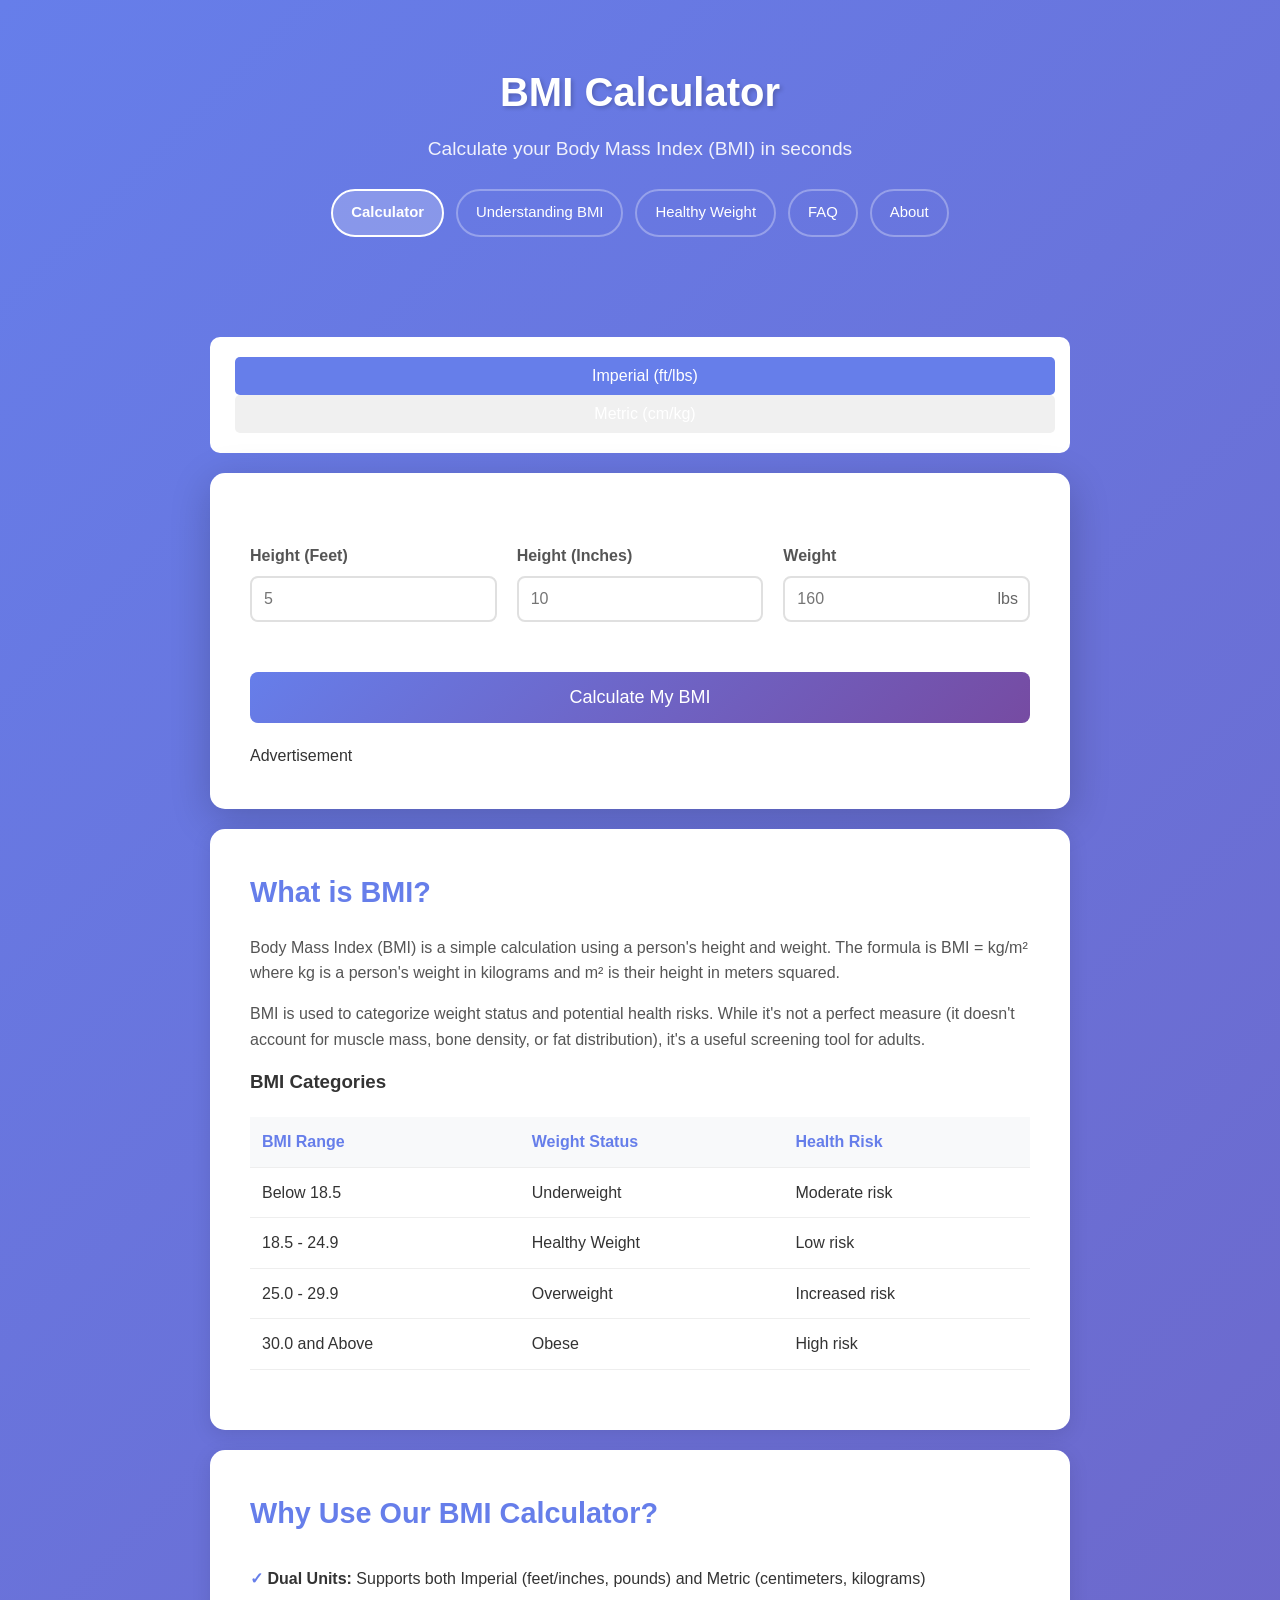
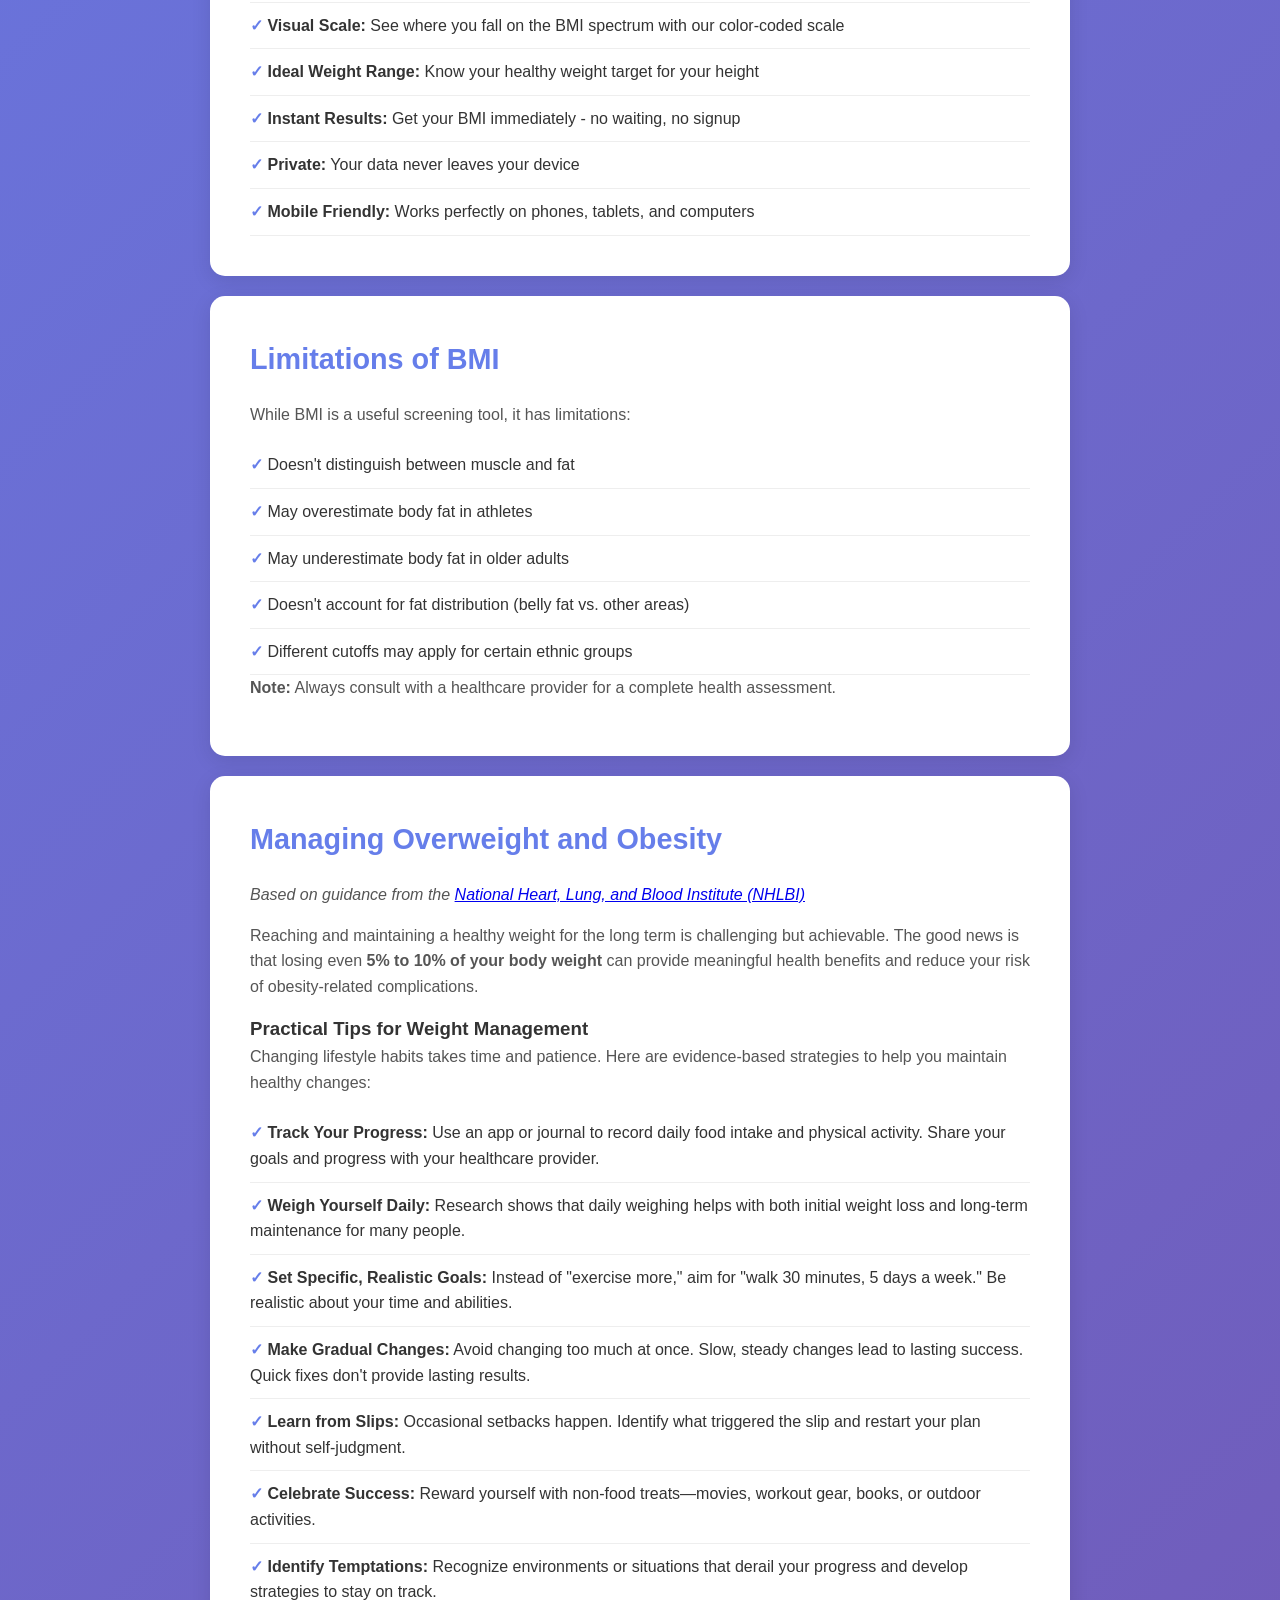
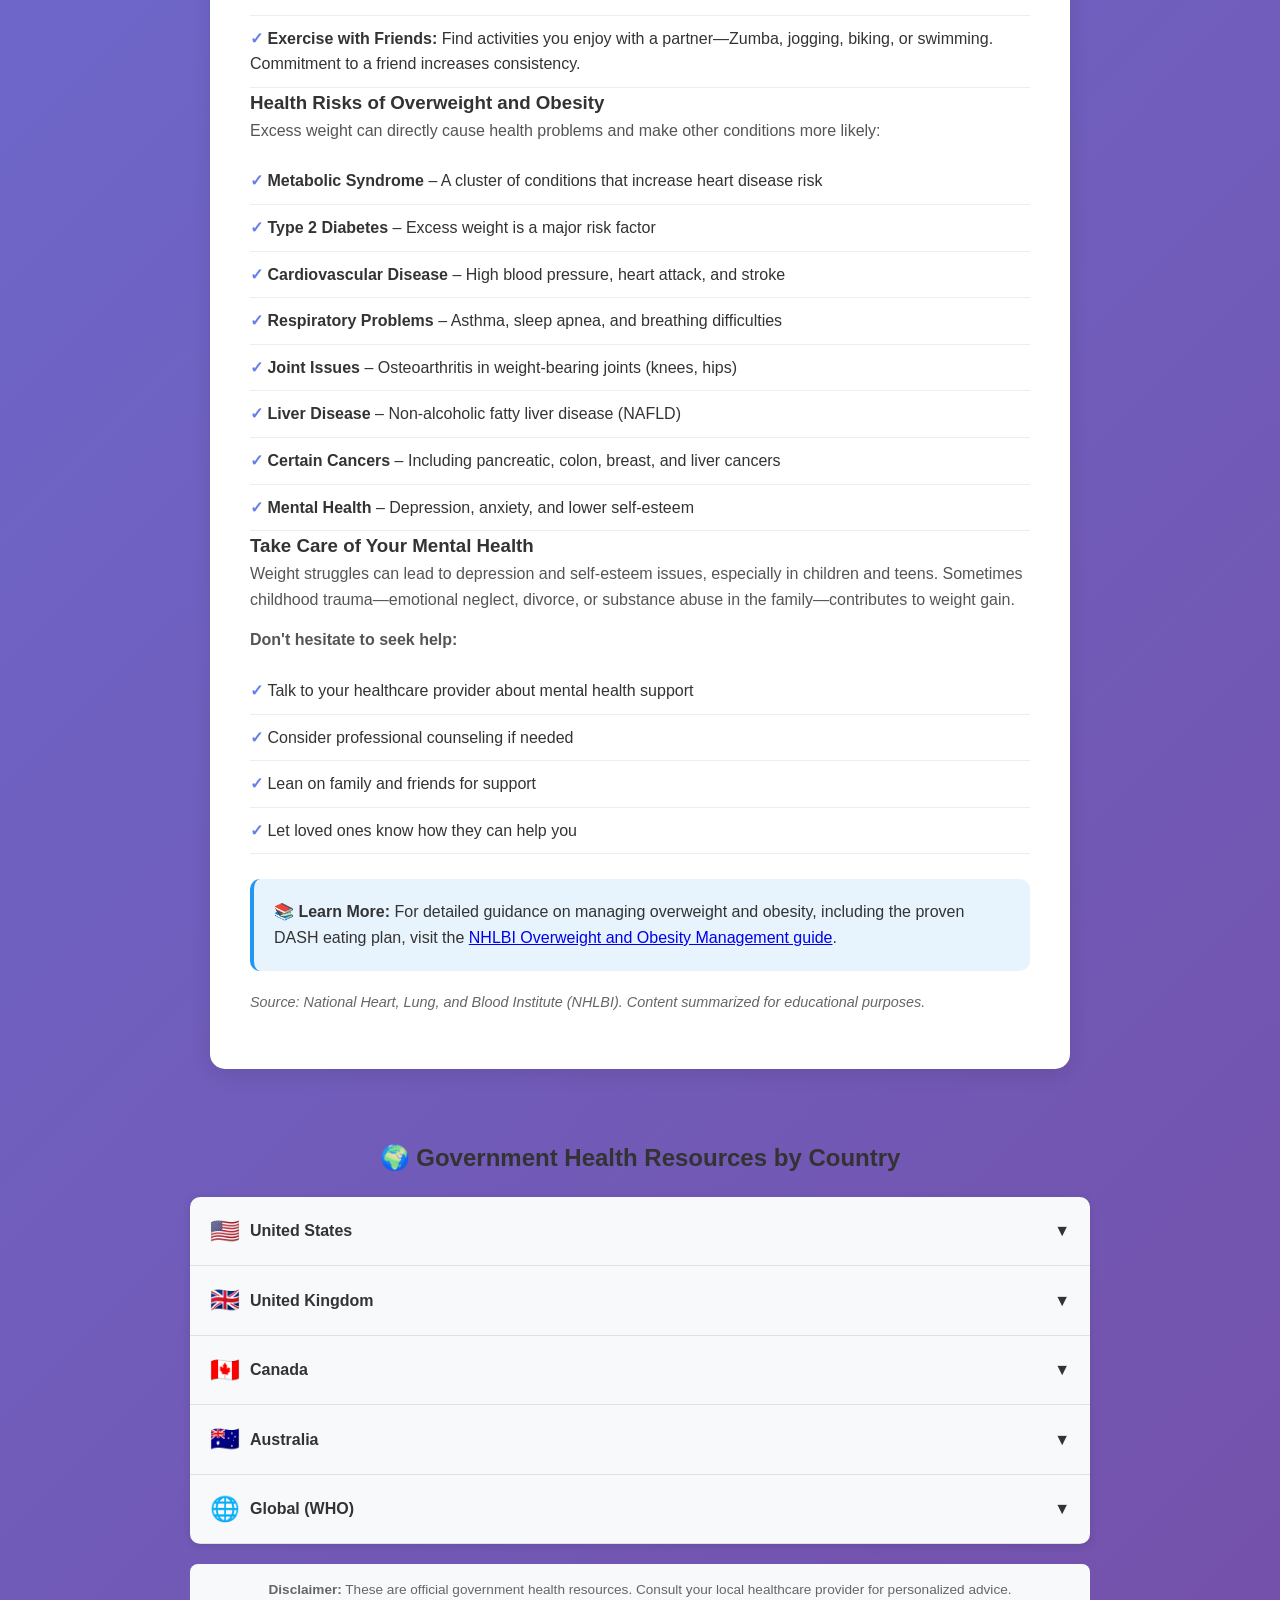
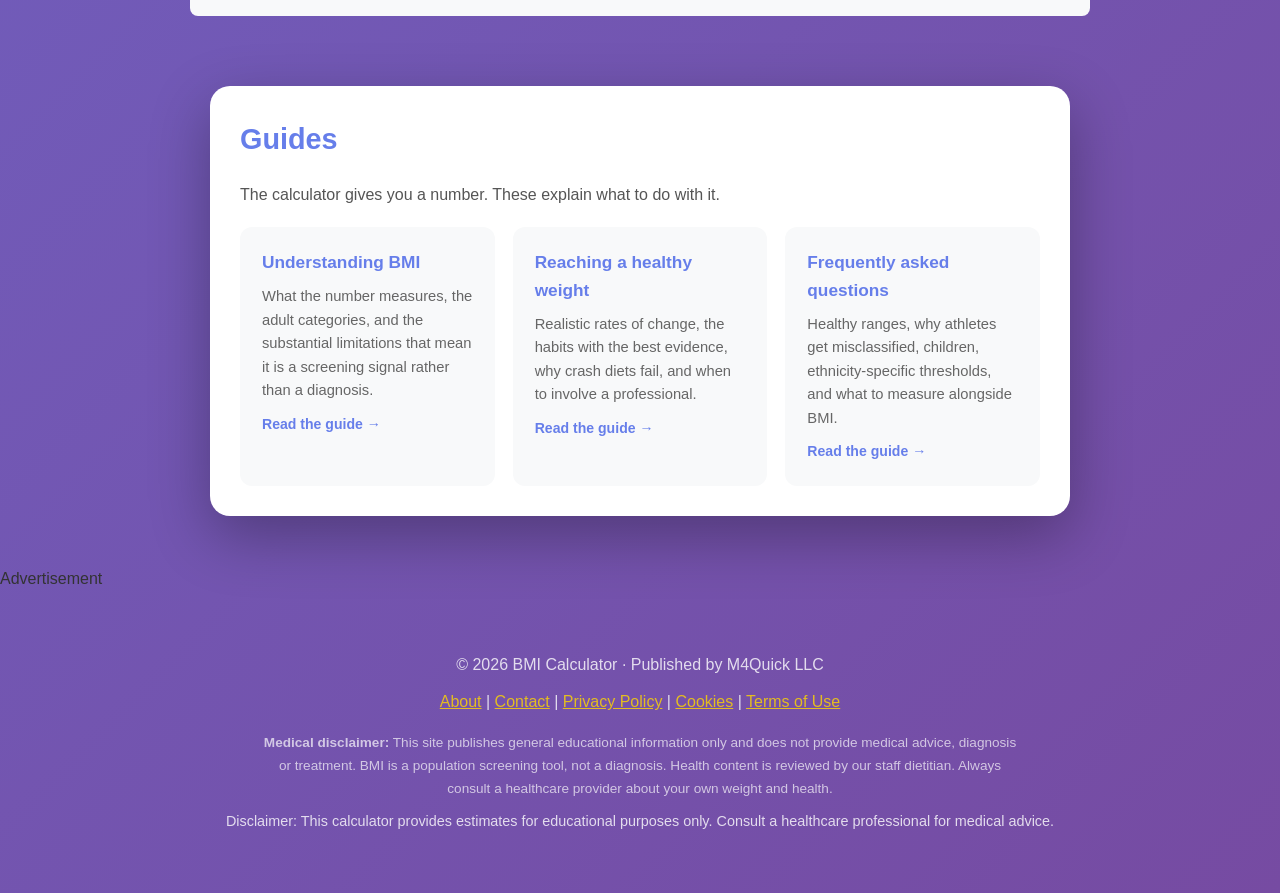
==== commit d5037ffc: "Place the BMI Content unit across the site Fourteen units on ten content pages, all carrying slot 33" ====
--- a/index.html
+++ b/index.html
@@ -312,6 +312,8 @@
         .guide-card .more { display:inline-block; margin-top:10px; color:#667eea; font-weight:600; font-size:.88em; }
         @media (max-width: 600px) { .nav-links { gap:9px; } .nav-links a { padding:8px 14px; font-size:.86em; } }
     </style>
+    <!-- Cloudflare Web Analytics -->
+    <script defer src="https://static.cloudflareinsights.com/beacon.min.js" data-cf-beacon='{"token": "c211878706c244bcb4c6363c63fcd1e5"}'></script>
 </head>
 <body>
     <header>
@@ -320,10 +322,10 @@
             <p>Calculate your Body Mass Index (BMI) in seconds</p>
             <div class="nav-links">
                 <a href="/" class="here">Calculator</a>
-                <a href="/understanding-bmi.html">Understanding BMI</a>
-                <a href="/healthy-weight.html">Healthy Weight</a>
-                <a href="/faq.html">FAQ</a>
-                <a href="/about.html">About</a>
+                <a href="/understanding-bmi">Understanding BMI</a>
+                <a href="/healthy-weight">Healthy Weight</a>
+                <a href="/faq">FAQ</a>
+                <a href="/about">About</a>
             </div>
         </div>
     </header>
@@ -396,6 +398,17 @@
                     <p id="ideal-weight-range">-</p>
                 </div>
             </div>
+            <div class="ad-slot">
+                <span class="ad-label">Advertisement</span>
+                <ins class="adsbygoogle"
+                     style="display:block"
+                     data-ad-client="ca-pub-8510922003408038"
+                     data-ad-slot="3370583535"
+                     data-ad-format="auto"
+                     data-full-width-responsive="true"></ins>
+                <script>(adsbygoogle = window.adsbygoogle || []).push({});</script>
+            </div>
+
         </div>
 
         <!-- Content Section -->
@@ -691,17 +704,17 @@
             <h2>Guides</h2>
             <p style="color:#555;">The calculator gives you a number. These explain what to do with it.</p>
             <div class="guide-grid">
-                <a class="guide-card" href="/understanding-bmi.html">
+                <a class="guide-card" href="/understanding-bmi">
                     <h3>Understanding BMI</h3>
                     <p>What the number measures, the adult categories, and the substantial limitations that mean it is a screening signal rather than a diagnosis.</p>
                     <span class="more">Read the guide &rarr;</span>
                 </a>
-                <a class="guide-card" href="/healthy-weight.html">
+                <a class="guide-card" href="/healthy-weight">
                     <h3>Reaching a healthy weight</h3>
                     <p>Realistic rates of change, the habits with the best evidence, why crash diets fail, and when to involve a professional.</p>
                     <span class="more">Read the guide &rarr;</span>
                 </a>
-                <a class="guide-card" href="/faq.html">
+                <a class="guide-card" href="/faq">
                     <h3>Frequently asked questions</h3>
                     <p>Healthy ranges, why athletes get misclassified, children, ethnicity-specific thresholds, and what to measure alongside BMI.</p>
                     <span class="more">Read the guide &rarr;</span>
@@ -710,15 +723,26 @@
         </div>
     </div>
 
-    <footer>
+    
+            <div class="ad-slot">
+                <span class="ad-label">Advertisement</span>
+                <ins class="adsbygoogle"
+                     style="display:block"
+                     data-ad-client="ca-pub-8510922003408038"
+                     data-ad-slot="3370583535"
+                     data-ad-format="auto"
+                     data-full-width-responsive="true"></ins>
+                <script>(adsbygoogle = window.adsbygoogle || []).push({});</script>
+            </div>
+<footer>
         <div class="container">
             <p>&copy; 2026 BMI Calculator &middot; Published by M4Quick LLC</p>
             <p style="margin-top:12px;">
-                <a href="/about.html">About</a> |
-                <a href="/contact.html">Contact</a> |
-                <a href="/privacy.html">Privacy Policy</a> |
-                <a href="/cookies.html">Cookies</a> |
-                <a href="/terms.html">Terms of Use</a>
+                <a href="/about">About</a> |
+                <a href="/contact">Contact</a> |
+                <a href="/privacy">Privacy Policy</a> |
+                <a href="/cookies">Cookies</a> |
+                <a href="/terms">Terms of Use</a>
             </p>
             <p style="font-size:.85em;margin-top:16px;opacity:.85;max-width:760px;margin-left:auto;margin-right:auto;line-height:1.7;"><strong>Medical disclaimer:</strong> This site publishes general educational information only and does not provide medical advice, diagnosis or treatment. BMI is a population screening tool, not a diagnosis. Health content is reviewed by our staff dietitian. Always consult a healthcare provider about your own weight and health.</p>
             <p style="font-size: 0.9em; margin-top: 10px;">Disclaimer: This calculator provides estimates for educational purposes only. Consult a healthcare professional for medical advice.</p>
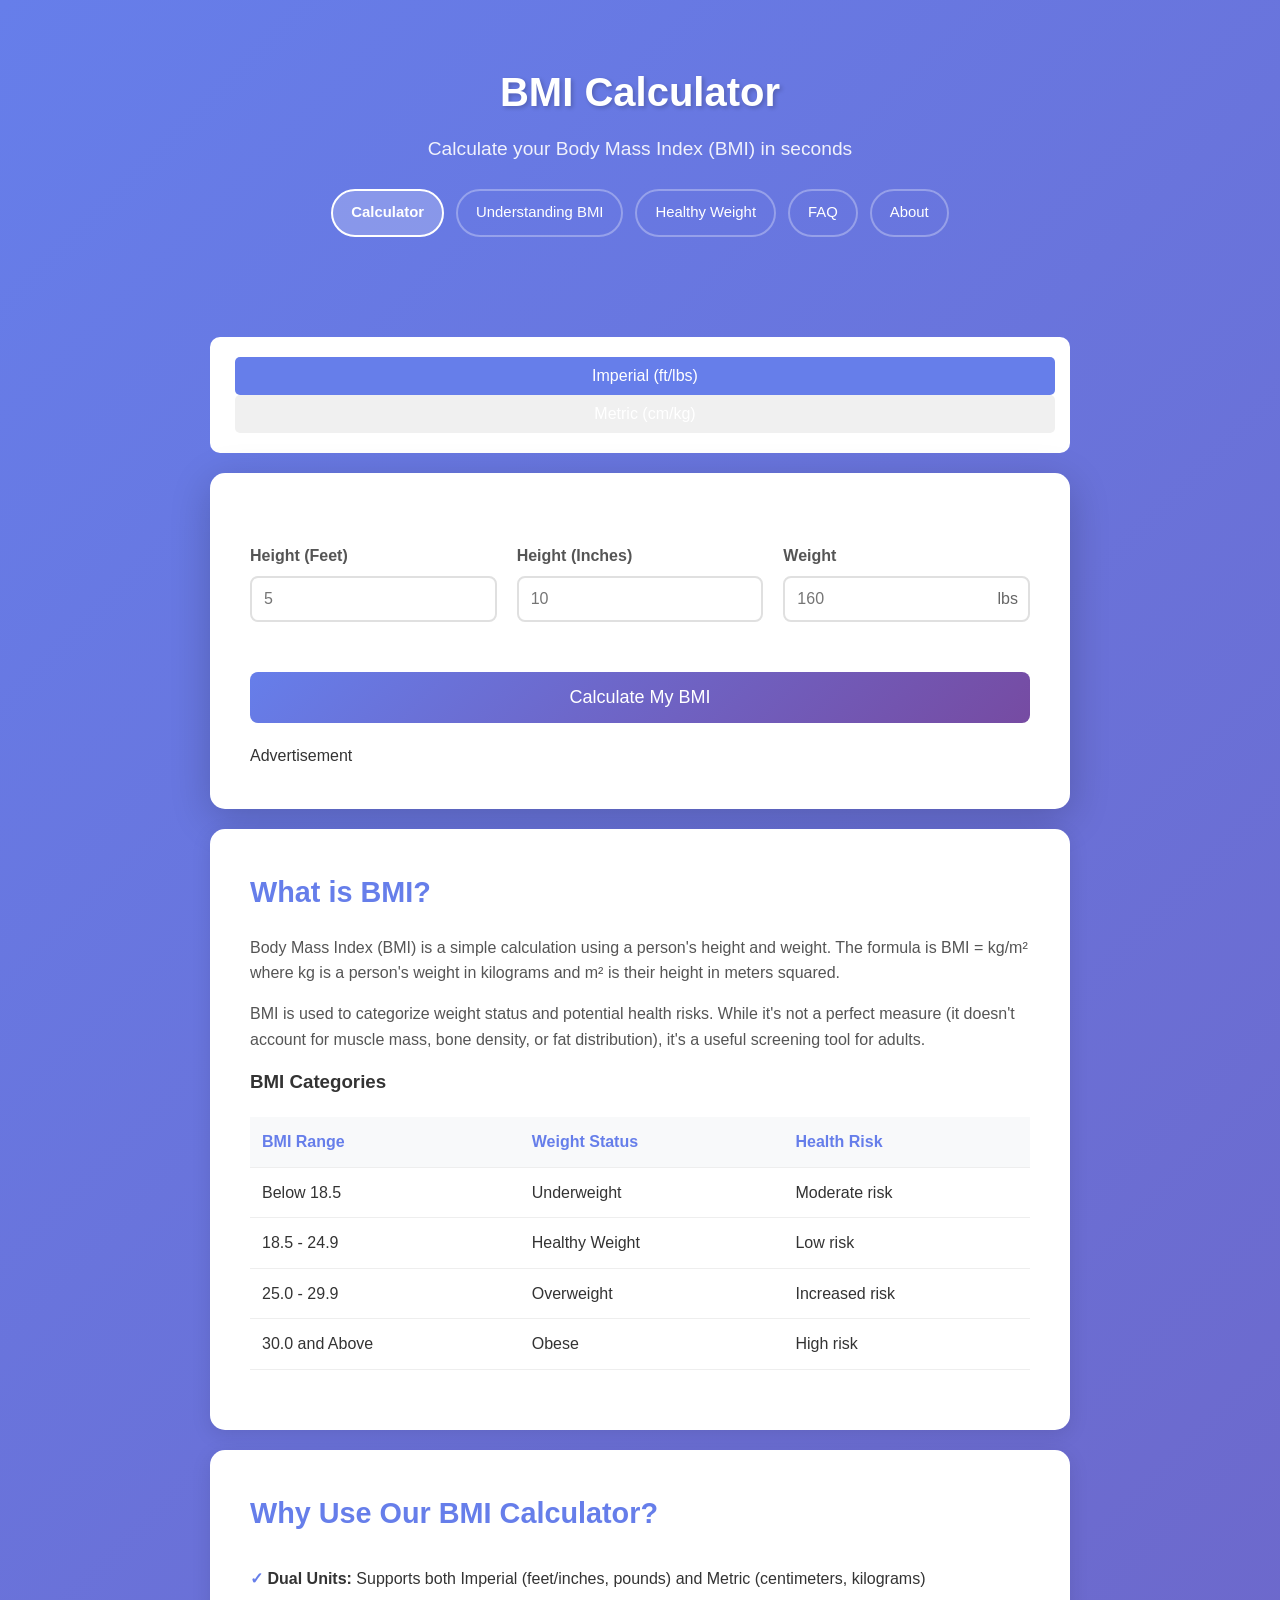
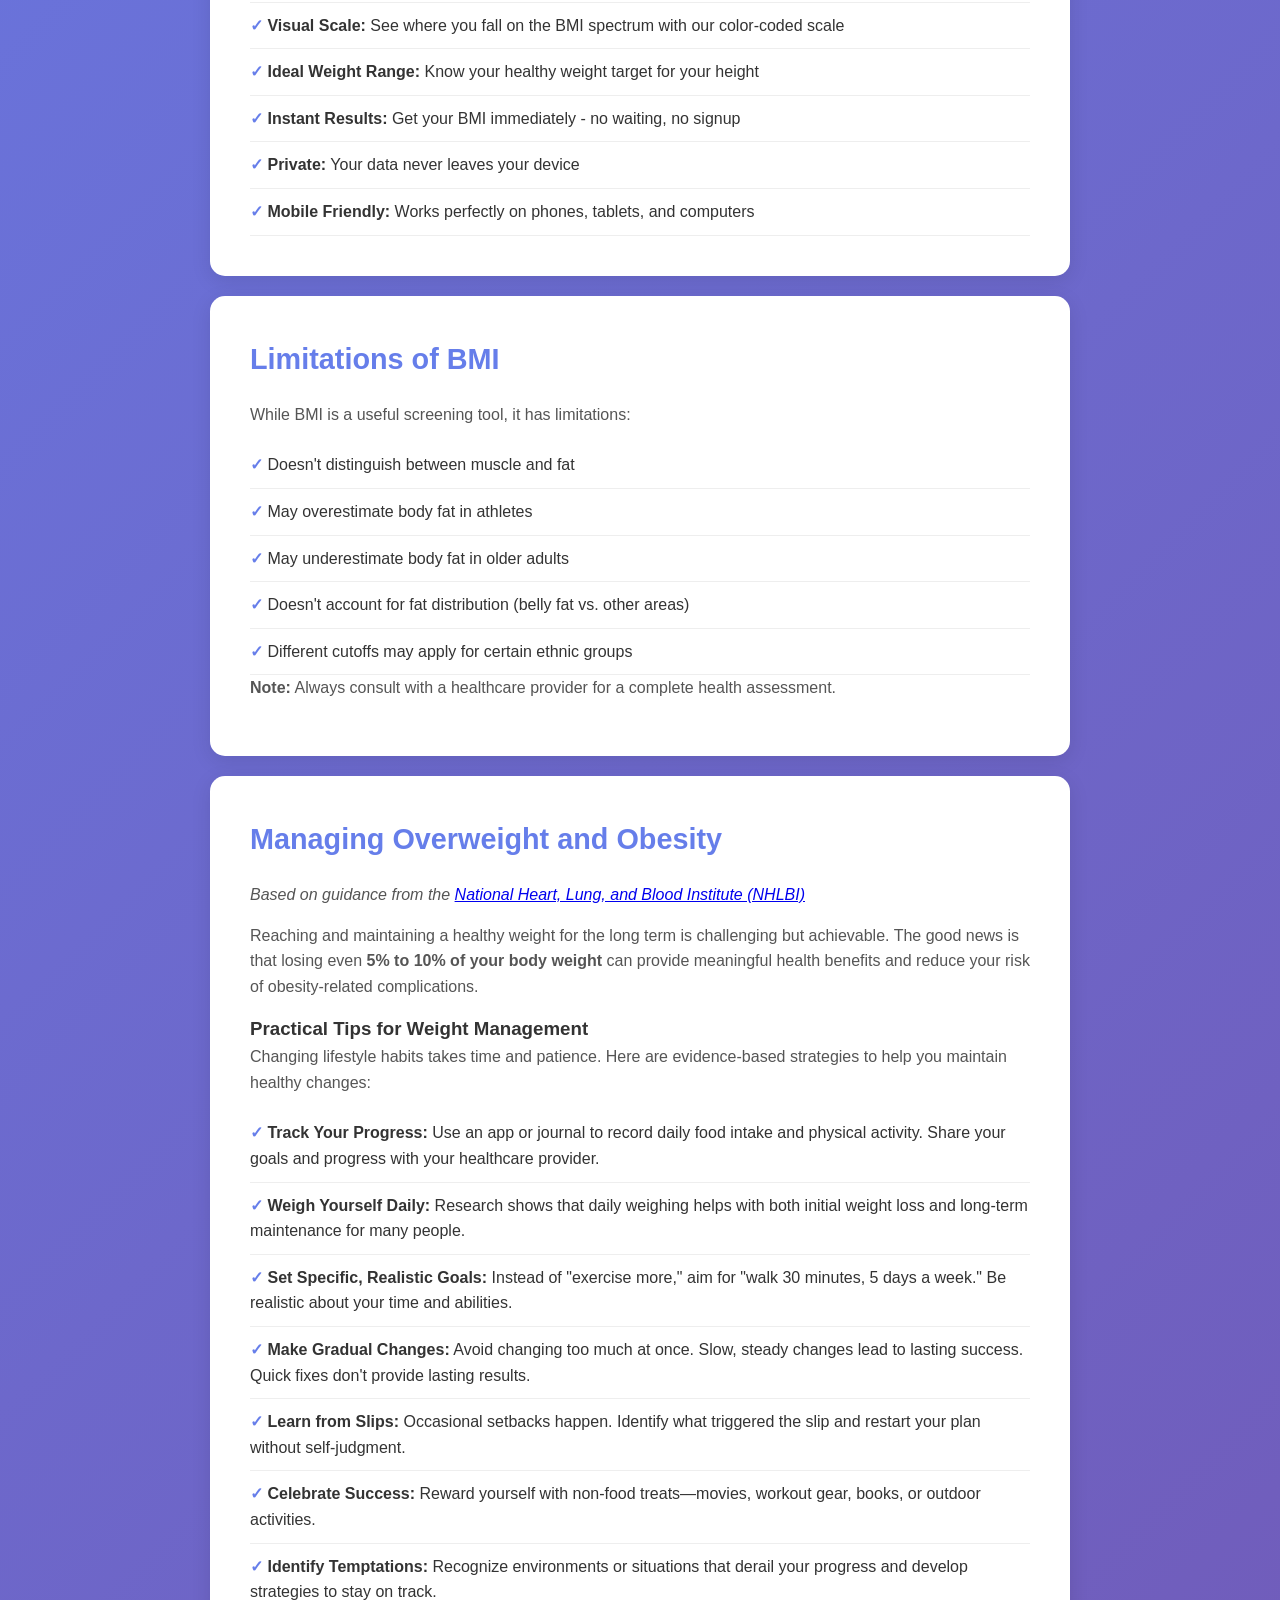
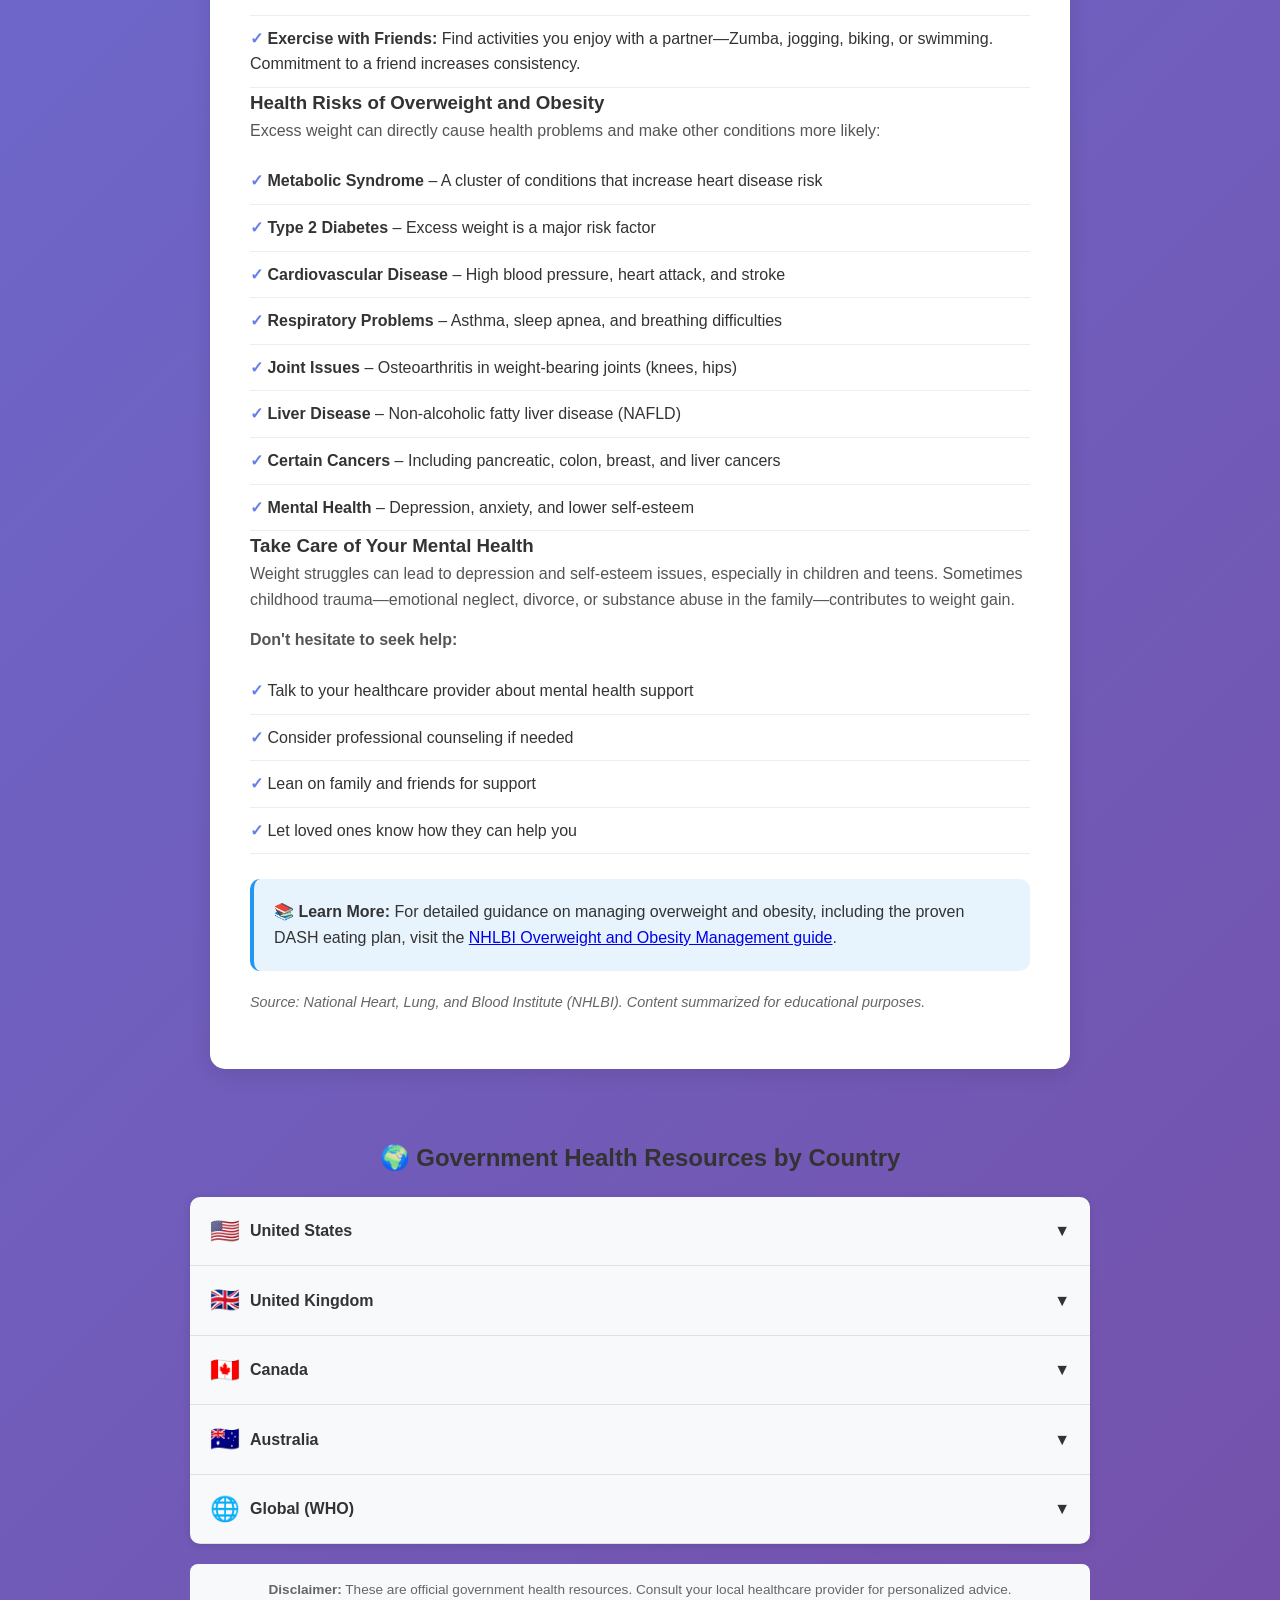
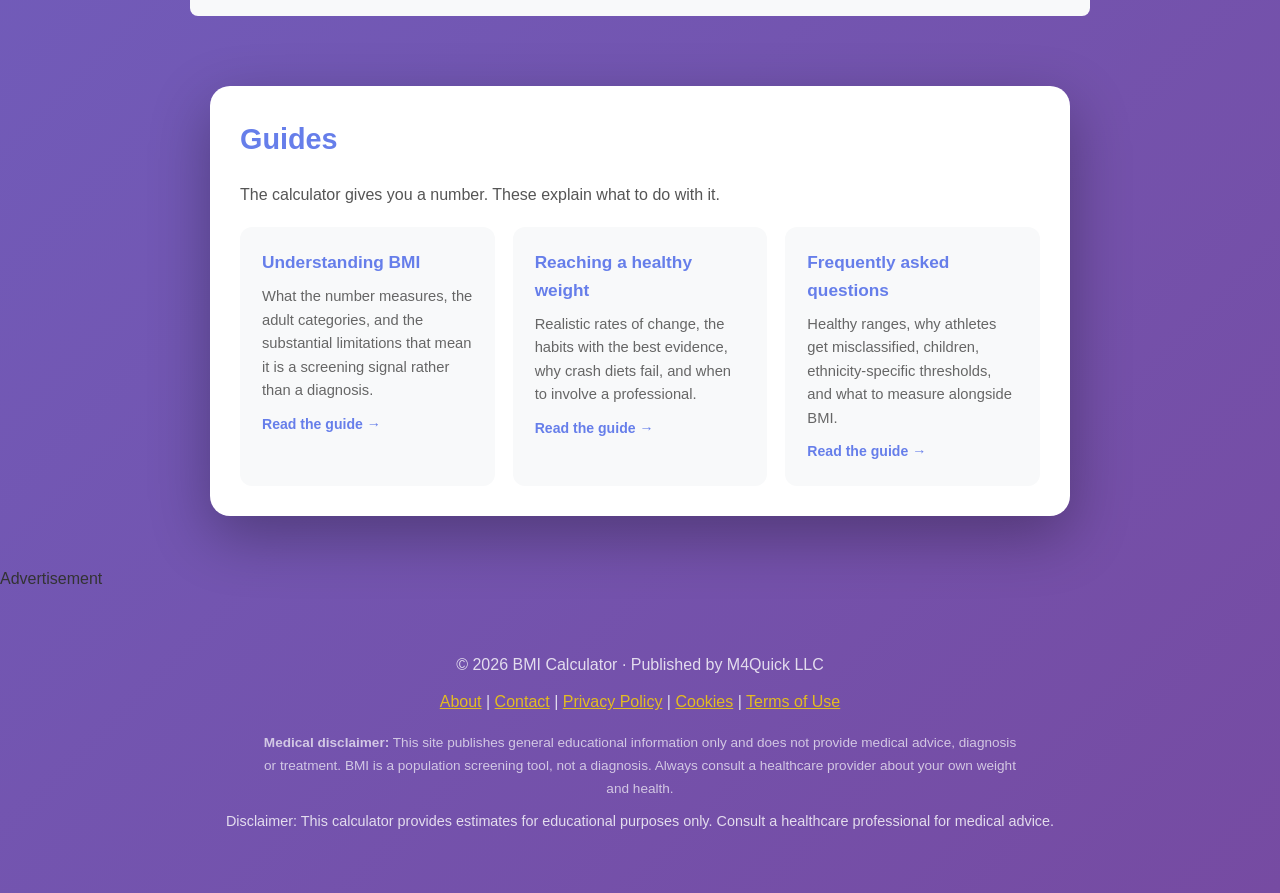
==== commit 0cf9aee6: "Remove the staff-dietitian claim; this site never had one Every content page carried a green banner " ====
--- a/index.html
+++ b/index.html
@@ -744,7 +744,7 @@
                 <a href="/cookies">Cookies</a> |
                 <a href="/terms">Terms of Use</a>
             </p>
-            <p style="font-size:.85em;margin-top:16px;opacity:.85;max-width:760px;margin-left:auto;margin-right:auto;line-height:1.7;"><strong>Medical disclaimer:</strong> This site publishes general educational information only and does not provide medical advice, diagnosis or treatment. BMI is a population screening tool, not a diagnosis. Health content is reviewed by our staff dietitian. Always consult a healthcare provider about your own weight and health.</p>
+            <p style="font-size:.85em;margin-top:16px;opacity:.85;max-width:760px;margin-left:auto;margin-right:auto;line-height:1.7;"><strong>Medical disclaimer:</strong> This site publishes general educational information only and does not provide medical advice, diagnosis or treatment. BMI is a population screening tool, not a diagnosis. Always consult a healthcare provider about your own weight and health.</p>
             <p style="font-size: 0.9em; margin-top: 10px;">Disclaimer: This calculator provides estimates for educational purposes only. Consult a healthcare professional for medical advice.</p>
         </div>
     </footer>
